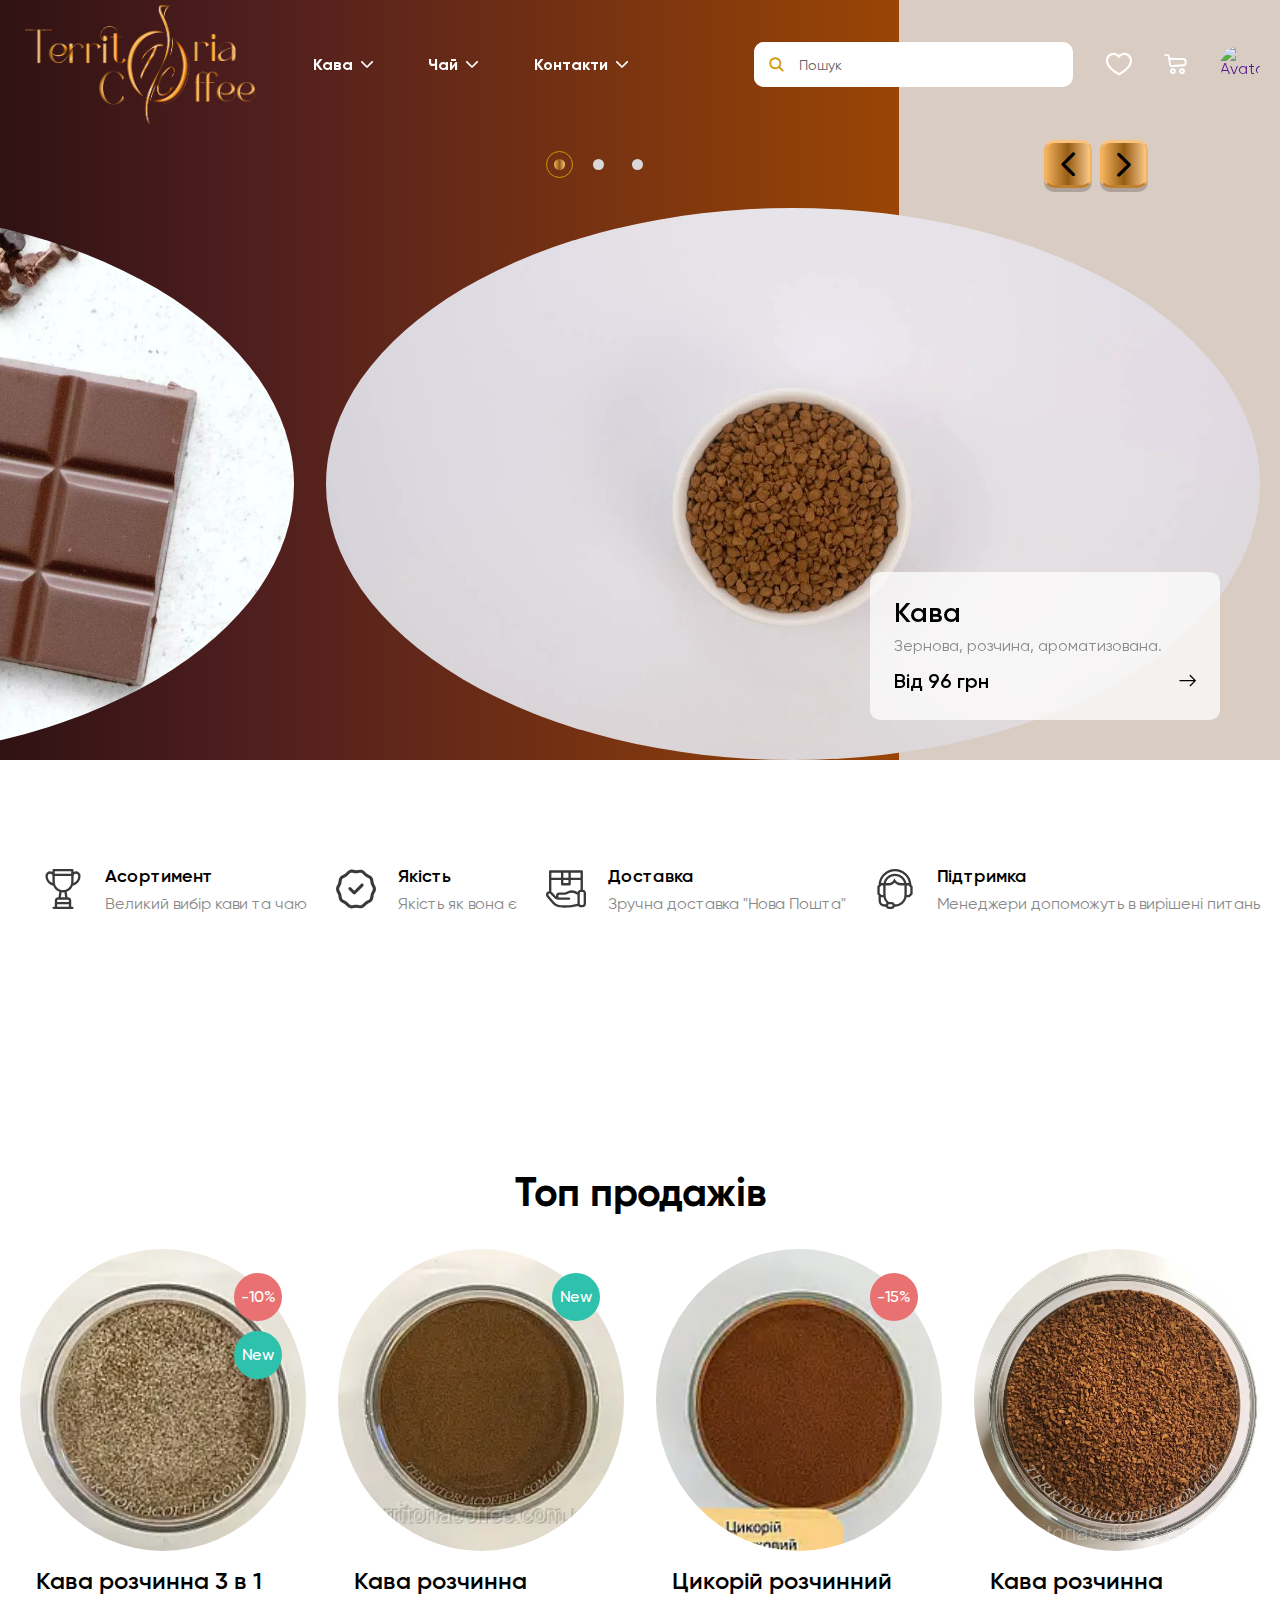
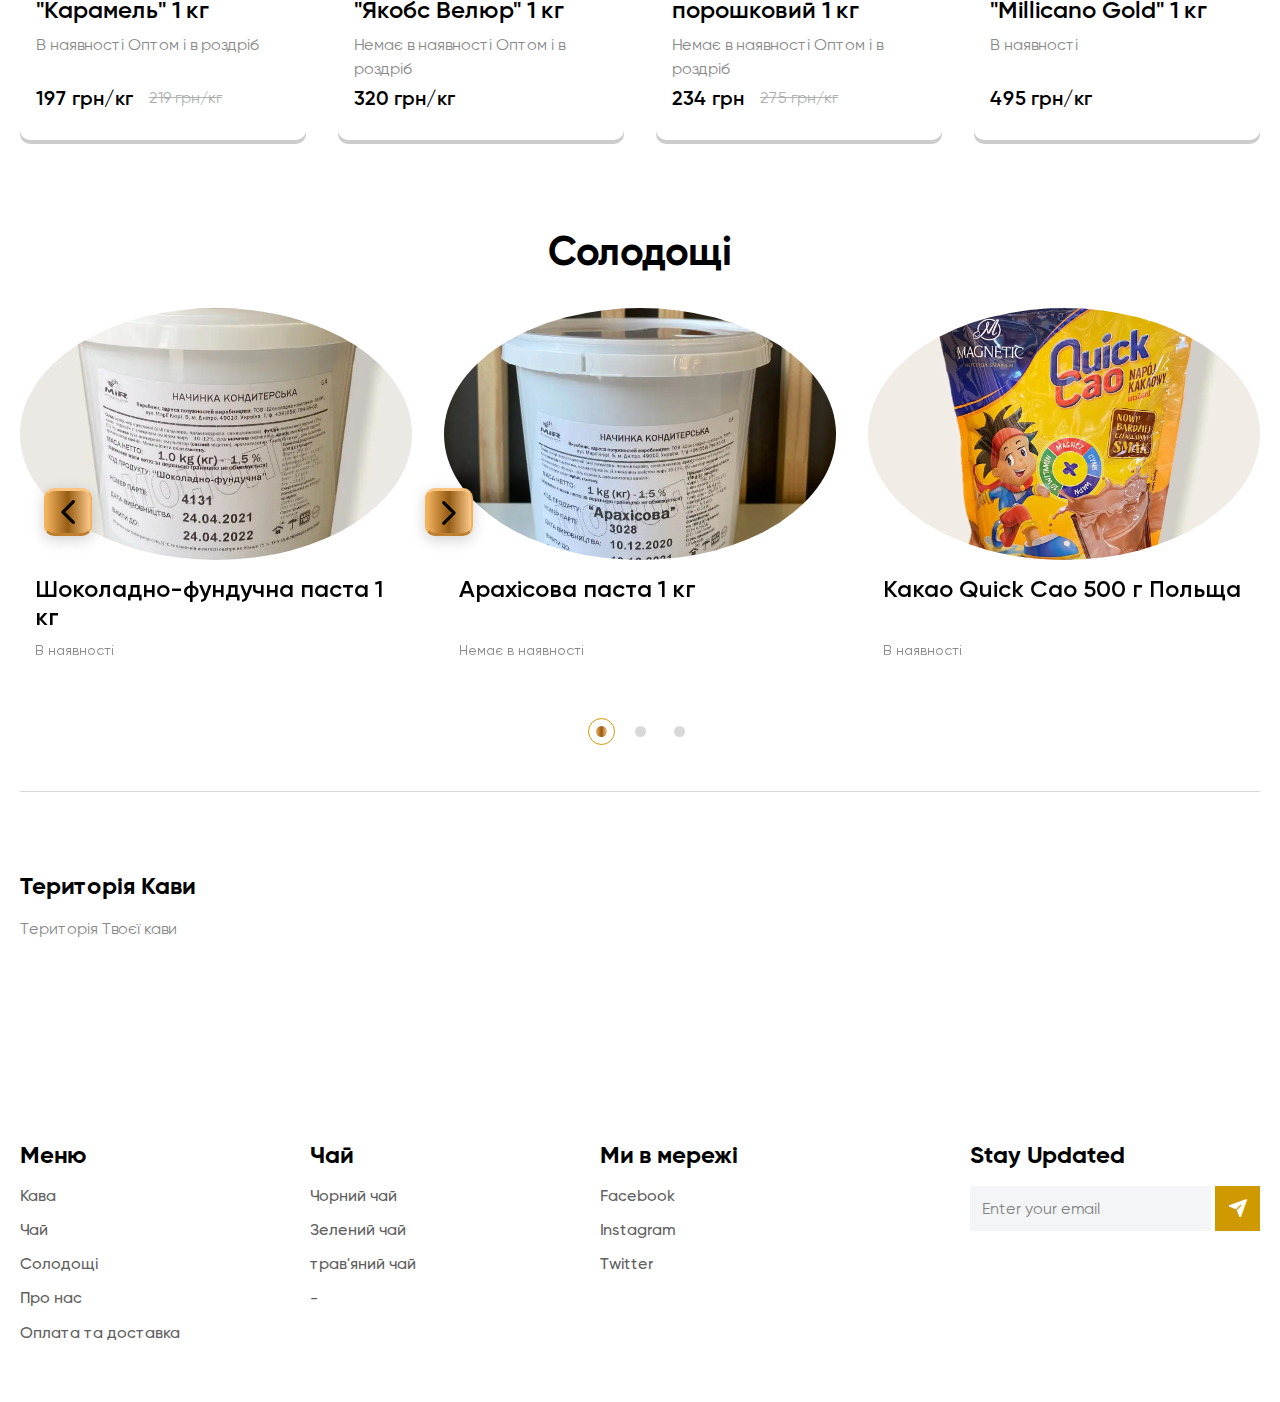
==== index.html @ 95f6af50 "add" ====
<!DOCTYPE html>
<html lang="ua">

<head>
    <title>Territoria Coffee</title>
    <meta charset="UTF-8">
    <meta name="format-detection" content="telephone=no">
    <link rel="stylesheet" href="css/style.css">
    <link rel="shortcut icon" href="favicon.ico">
    <!-- <meta name="robots" content="noindex, nofollow"> -->
    <!-- <meta name="viewport" content="width=device-width, initial-scale=1.0, maximum-scale=1.0, user-scalable=0"> -->
    <meta name="viewport" content="width=device-width, initial-scale=1.0">
</head>

<body>
    <div class="wrapper">
        <header class="header">
            <div class="header__wrapper">
                <div class="header__container _container">
                    <div class="header__body">
                        <a href="index.html" class="header__logo">
                            <img src="img/logo/Logo.webp" alt="Логотип">
                          </a>
                        <div class="header__main">                           
                            <div class="header__menu menu">
                                <nav class="menu__body">
                                    
                                    <ul data-spollers="768,max" class="menu__list">
                                        <li class="menu__item">
                                            <a href="coffee.html" class="menu__link">Кава</a>
                                            <button data-spoller type="button" class="menu__arrow _icon-arrow-down"></button>
                                            <ul class="menu__sub-list">
                                                <li class="menu__sub-item">
                                                    <a href="" class="menu__sub-link">ОПТ кави</a>
                                                </li>
                                                <li class="menu__sub-item">
                                                    <a href="coffee-beans.html" class="menu__sub-link">Зернова кава</a>
                                                </li>
                                                <li class="menu__sub-item">
                                                    <a href="coffee-ground.html" class="menu__sub-link">Кава мелена</a>
                                                </li>
                                                <li class="menu__sub-item">
                                                    <a href="coffee-beans-plus.html" class="menu__sub-link">Ароматизована зернова кава</a>
                                                </li>
                                                <li class="menu__sub-item">
                                                    <a href="coffee-instant.html" class="menu__sub-link">Кава розчинна</a>
                                                </li>
                                                <li class="menu__sub-item">
                                                    <a href="coffee-instant-plus.html" class="menu__sub-link">Ароматизована розчинна кава</a>
                                                </li>
                                            </ul>
                                        </li>
                                        <li class="menu__item">
                                            <a href="tea.html" class="menu__link">Чай</a>
                                            <button data-spoller type="button" class="menu__arrow _icon-arrow-down"></button>
                                            <ul class="menu__sub-list">
                                                <li class="menu__sub-item">
                                                    <a href="black-tea.html" class="menu__sub-link">Чай чорний</a>
                                                </li>
                                                <li class="menu__sub-item">
                                                    <a href="" class="menu__sub-link">Чай чорний з добавками</a>
                                                </li>
                                                <li class="menu__sub-item">
                                                    <a href="green-tea.html" class="menu__sub-link">Чай зелений</a>
                                                </li>
                                                <li class="menu__sub-item">
                                                    <a href="" class="menu__sub-link">Чай зелений з добавками</a>
                                                </li>
                                                <li class="menu__sub-item">
                                                    <a href="" class="menu__sub-link">Трав'яний Чай</a>
                                                </li>
                                                
                                            </ul>
                                        </li>
                                        <li class="menu__item">
                                            <a href="" class="menu__link">Контакти</a>
                                            <button data-spoller type="button" class="menu__arrow _icon-arrow-down"></button>
                                            <ul class="menu__sub-list">
                                                <li class="menu__sub-item">
                                                    <a href="tel:+62894563455" class="contacts-footer__item _icon-phone">+380(95)493-44-16</a>
                                                </li>
                                                <li class="menu__sub-item">
                                                    <a href="tel:+62894563455" class="contacts-footer__item _icon-phone">
                                                        +380(67)493-44-19</a>
                                                </li>
                                                
                                                
                                                
                                                
                                            </ul>
                                        </li>
                                    </ul>
                                        
                                </nav>
                            </div>
                        </div>
                        <div class="header__search">
                            <div class="search-form">
                                <button type="button" class="search-form__icon _icon-search"></button>
                                <form action="#" class="search-form__item">
                                    <button type="submit" class="search-form__btn _icon-search"></button>
                                    <input autocomplete="off" type="text" name="form[]" data-value="Пошук" class="search-form__input">
                                </form>
                            </div>
                        </div>
                        <div class="header__actions actions-header">
                            <a href="" class="actions-header__item actions-header__item_favorites _icon-favorite"></a>
                            <div class="actions-header__item cart-header">
                                <a href="" class="cart-header__icon _icon-cart"></a>
                                <div class="cart-header__body">
                                    <ul class="cart-header__list cart-list"></ul>
                                </div>
                            </div>
                            <a href="" class="actions-header__item actions-header__item_user _ibg">
                                <picture>
                                    <source srcset="img/avatar.webp" type="image/webp"><img src="img/avatar.jpg" alt="Avatar"></picture>
                            </a>
                        
                        <button type="button" class="icon-menu">
					<span></span>
					<span></span>
					<span></span>
				</button>
                    </div>
                </div>
            </div>
        </header>
        <main class="page">
            <section class="page__main-slider main-slider">
                <div class="main-slider__container _container">
                    <div class="main-slider__body">
                        <div class="main-slider__content content-main">
                            <h1 class="content-main__title">Територія твоєї кави</h1>
                            <div class="content-main__text">
                                Кава та чай. оптом та в роздріб
                            </div>
                            <a href="catalog.html" data-da=".main-slider__body,991.98" class="content-main__button btn">Каталог</a>
                        </div>
                        <div class="main-slider__slider slider-main">
                            <div class="slider-main__controls controls-slider-main">
                                <div class="controls-slider-main__dotts"></div>
                                <div class="controls-slider-main__arrows slider-arrows">
                                    <button type="button" class="slider-arrow slider-arrow_prev _icon-arrow-down"></button>
                                    <button type="button" class="slider-arrow slider-arrow_next _icon-arrow-down"></button>
                                </div>
                            </div>
                            <div class="slider-main__body _swiper">
                                <div class="slider-main__slide">
                                    <div class="slider-main__image _ibg">
                                        <picture>
                                            <source srcset="img/main-slider/01.webp" type="image/webp"><img src="img/main-slider/01.jpg" alt="Image"></picture>
                                    </div>
                                    <a href="" data-swiper-parallax-opacity="0" data-swiper-parallax-x="-100%" class="slider-main__content">
                                        <div class="slider-main__title">Кава</div>
                                        <div class="slider-main__text">Зернова, розчина, ароматизована.</div>
                                        <div class="slider-main__price _icon-arrow-link">Від 96 грн</div>
                                    </a>
                                </div>
                                <div class="slider-main__slide">
                                    <div class="slider-main__image _ibg">
                                        <picture>
                                            <source srcset="img/main-slider/02.webp" type="image/webp"><img src="img/main-slider/02.jpg" alt="Картинка слайда"></picture>
                                    </div>
                                    <a href="black-tea.html" data-swiper-parallax-opacity="0" data-swiper-parallax-x="-100%" class="slider-main__content">
                                        <div class="slider-main__title">Чай</div>
                                        <div class="slider-main__text">Чорний, зелений, трав'яний</div>
                                        <div class="slider-main__price _icon-arrow-link">Від 139 грн</div>
                                    </a>
                                </div>
                                <div class="slider-main__slide">
                                    <div class="slider-main__image _ibg">
                                        <picture>
                                            <source srcset="img/main-slider/03.webp" type="image/webp"><img src="img/main-slider/03.jpg" alt="Картинка слайда"></picture>
                                    </div>
                                    <a href="" data-swiper-parallax-opacity="0" data-swiper-parallax-x="-100%" class="slider-main__content">
                                        <div class="slider-main__title">Солодощі</div>
                                        <div class="slider-main__text">Горіхова паста, какао</div>
                                        <div class="slider-main__price _icon-arrow-link">від 80 грн</div>
                                    </a>
                                </div>
                            </div>
                        </div>
                    </div>
                </div>
            </section>
            <section class="page__advantages advantages">
                <div class="advantages__container _container">
                    <div class="advantages__item">
                        <div class="advantages__icon">
                            <picture>
                                <source srcset="img/advantages/01.svg" type="image/webp"><img src="img/advantages/01.svg" alt="High Quality"></picture>
                        </div>
                        <h3 class="advantages__title">Асортимент</h3>
                        <div class="advantages__text">Великий вибір кави та чаю</div>
                    </div>
                    <div class="advantages__item">
                        <div class="advantages__icon">
                            <picture>
                                <source srcset="img/advantages/02.svg" type="image/webp"><img src="img/advantages/02.svg" alt="Warrany Protection"></picture>
                        </div>
                        <h3 class="advantages__title">Якість</h3>
                        <div class="advantages__text">Якість як вона є</div>
                    </div>
                    <div class="advantages__item">
                        <div class="advantages__icon">
                            <picture>
                                <source srcset="img/advantages/03.svg" type="image/webp"><img src="img/advantages/03.svg" alt="Free Shipping"></picture>
                        </div>
                        <h3 class="advantages__title">Доставка</h3>
                        <div class="advantages__text">Зручна доставка "Нова Пошта"</div>
                    </div>
                    <div class="advantages__item">
                        <div class="advantages__icon">
                            <picture>
                                <source srcset="img/advantages/04.svg" type="image/webp"><img src="img/advantages/04.svg" alt="24 / 7 Support"></picture>
                        </div>
                        <h3 class="advantages__title">Підтримка</h3>
                        <div class="advantages__text">Менеджери допоможуть в вирішені питань</div>
                    </div>
                </div>
            </section>
            <section class="page__products products">
                <div class="products__container _container">
                    <h2 class="products__title _title">Топ продажів</h2>
                    <div class="products__items">
                        <article data-pid="1" class="products__item item-product">
                            <div class="item-product__labels">
                                <div class="item-product__label item-product__label_sale">-10%</div>
                                <div class="item-product__label item-product__label_new">New</div>
                            </div>
                            <a href="" class="item-product__image _ibg">
                                <picture>
                                    <source srcset="img/products/01.webp" type="image/webp"><img src="img/products/01.jpg" alt="Moonkin Hatchling"></picture>
                            </a>
                            <div class="item-product__body">
                                <div class="item-product__content">
                                    <h3 class="item-product__title">Кава розчинна 3 в 1 "Карамель" 1 кг</h3>
                                    <div class="item-product__text">В наявності Оптом і в роздріб</div>
                                </div>
                                <div class="item-product__prices">
                                    <div class="item-product__price">197 грн/кг</div>
                                    <div class="item-product__price item-product__price_old">219 грн/кг</div>
                                </div>
                                <div class="item-product__actions actions-product">
                                    <div class="actions-product__body">
                                        <a href="" class="actions-product__button btn btn_white">До кошика</a>
                                        <a href="" class="actions-product__link _icon-share">Поширити</a>
                                        <a href="" class="actions-product__link _icon-favorite">Вподобання</a>
                                    </div>
                                </div>
                            </div>
                        </article>
                        <article data-pid="2" class="products__item item-product">
                            <div class="item-product__labels">
                                <div class="item-product__label item-product__label_new">New</div>
                            </div>
                            <a href="" class="item-product__image _ibg">
                                <picture>
                                    <source srcset="img/products/02.webp" type="image/webp"><img src="img/products/02.jpg" alt="Кава розчинна Якобс Велюр 1 кг"></picture>
                            </a>
                            <div class="item-product__body">
                                <div class="item-product__content">
                                    <h3 class="item-product__title">Кава розчинна "Якобс Велюр" 1 кг</h3>
                                    <div class="item-product__text">Немає в наявності Оптом і в роздріб</div>
                                </div>
                                <div class="item-product__prices">
                                    <div class="item-product__price">320 грн/кг</div>
                                </div>
                                <div class="item-product__actions actions-product">
                                    <div class="actions-product__body">
                                        <a href="" class="actions-product__button btn btn_white">До кошика</a>
                                        <a href="" class="actions-product__link _icon-share">Поширити</a>
                                        <a href="" class="actions-product__link _icon-favorite">Вподобання</a>
                                    </div>
                                </div>
                            </div>
                        </article>
                        <article data-pid="3" class="products__item item-product">
                            <div class="item-product__labels">
                                <div class="item-product__label item-product__label_sale">-15%</div>
                            </div>
                            <a href="" class="item-product__image _ibg">
                                <picture>
                                    <source srcset="img/products/03.webp" type="image/webp"><img src="img/products/03.jpg" alt="Kul Tiran Druid"></picture>
                            </a>
                            <div class="item-product__body">
                                <div class="item-product__content">
                                    <h3 class="item-product__title">Цикорій розчинний порошковий 1 кг</h3>
                                    <div class="item-product__text">Немає в наявності Оптом і в роздріб</div>
                                </div>
                                <div class="item-product__prices">
                                    <div class="item-product__price">234 грн</div>
                                    <div class="item-product__price item-product__price_old">275 грн/кг</div>
                                </div>
                                <div class="item-product__actions actions-product">
                                    <div class="actions-product__body">
                                        <a href="" class="actions-product__button btn btn_white">До кошика</a>
                                        <a href="" class="actions-product__link _icon-share">Поширити</a>
                                        <a href="" class="actions-product__link _icon-favorite">Вподобання</a>
                                    </div>
                                </div>
                            </div>
                        </article>
                        <article data-pid="4" class="products__item item-product">
                            <div class="item-product__labels"></div>
                            <a href="" class="item-product__image _ibg">
                                <picture>
                                    <source srcset="img/products/04.webp" type="image/webp"><img src="img/products/04.jpg" alt="Lolito"></picture>
                            </a>
                            <div class="item-product__body">
                                <div class="item-product__content">
                                    <h3 class="item-product__title">Кава розчинна "Millicano Gold" 1 кг</h3>
                                    <div class="item-product__text">В наявності</div>
                                </div>
                                <div class="item-product__prices">
                                    <div class="item-product__price">495 грн/кг</div>
                                </div>
                                <div class="item-product__actions actions-product">
                                    <div class="actions-product__body">
                                        <a href="" class="actions-product__button btn btn_white">До кошика</a>
                                        <a href="" class="actions-product__link _icon-share">Поширити</a>
                                        <a href="" class="actions-product__link _icon-favorite">Вподобання</a>
                                    </div>
                                </div>
                            </div>
                        </article>
                    </div>
                    <!-- Button 
                    <div class="products__footer">
                        <a href="" class="products__more btn btn_white">Показати більше</a>
                    </div>
                    -->
                </div>
            </section>
            
            <section class="page__tips tips">
                <div class="tips__container _container">
                    <h2 class="tips__title _title">Солодощі</h2>
                    <div class="tips__slider slider-tips">
                        <div class="slider-tips__body _swiper">
                            <div class="slider-tips__slide">
                                <a href="" class="slider-tips__image _ibg">
                                    <picture>
                                        <source srcset="img/tips/01.webp" type="image/webp"><img src="img/tips/01.jpg" alt="Шоколадно-фундучна паста 1 кг"></picture>
                                </a>
                                <div class="slider-tips__content">
                                    <a href="" class="slider-tips__title">Шоколадно-фундучна паста 1 кг</a>
                                    <div class="slider-tips__text">В наявності</div>
                                </div>
                            </div>
                            <div class="slider-tips__slide">
                                <a href="" class="slider-tips__image _ibg">
                                    <picture>
                                        <source srcset="img/tips/02.webp" type="image/webp"><img src="img/tips/02.jpg" alt="postcard care"></picture>
                                </a>
                                <div class="slider-tips__content">
                                    <a href="" class="slider-tips__title">Арахісова паста 1 кг</a>
                                    <div class="slider-tips__text">Немає в наявності</div>
                                </div>
                            </div>
                            <div class="slider-tips__slide">
                                <a href="" class="slider-tips__image _ibg">
                                    <picture>
                                        <source srcset="img/tips/03.webp" type="image/webp"><img src="img/tips/03.jpg" alt="sculpture care"></picture>
                                </a>
                                <div class="slider-tips__content">
                                    <a href="" class="slider-tips__title">Какао Quick Cao 500 г Польща</a>
                                    <div class="slider-tips__text">В наявності</div>
                                </div>
                            </div>
                        </div>
                        <div class="slider-tips__dotts"></div>
                        <div class="slider-tips__arrows slider-arrows">
                            <button type="button" class="slider-arrow slider-arrow_white slider-arrow_prev _icon-arrow-down"></button>
                            <button type="button" class="slider-arrow slider-arrow_white slider-arrow_next _icon-arrow-down"></button>
                        </div>
                    </div>
                </div>
            </section>
            
        </main>
        <footer class="footer">
            <div class="footer__container _container">
                <div class="footer__body">
                    <div class="footer__main">
                        <a href="" class="footer__logo _footer-title">Територія Кави</a>
                        <div class="footer__text">Територія Твоєї кави</div>
                        <div class="footer__contacts contacts-footer">
                            <a href="https://goo.gl/maps/nc1YKYQ8QbA2v2zD7" class="contacts-footer__item _icon-location">Україна, Дніпро, Космодромна 4 </a>
                            <a href="tel:+380 (95) 493-44-16" class="contacts-footer__item _icon-phone">+380 (95) 493-44-16</a>
                            <a href="+380 (67) 493-44-19" class="contacts-footer__item _icon-phone">
                                +380 (67) 493-44-19</a>
                            <a href="https://www.panterius.com" target="_blank" class="contacts-footer__item">www.territoriacoffee.com.ua</a>
                        </div>
                    </div>
                    <div data-spollers="768,max" class="footer__menu menu-footer">
                        <div class="menu-footer__column">
                            <button type="button" data-spoller class="menu-footer__title _footer-title">Меню</button>
                            <ul class="menu-footer__list">
                                <li><a href="" class="menu-footer__link">Кава</a></li>
                                <li><a href="" class="menu-footer__link">Чай</a></li>
                                <li><a href="" class="menu-footer__link">Солодощі</a></li>
                                <li><a href="" class="menu-footer__link">Про нас</a></li>
                                <li><a href="" class="menu-footer__link">Оплата та доставка</a></li>
                            </ul>
                        </div>
                        <div class="menu-footer__column">
                            <button type="button" data-spoller class="menu-footer__title _footer-title">Чай</button>
                            <ul class="menu-footer__list">
                                <li><a href="black-tea.html" class="menu-footer__link">Чорний чай</a></li>
                                <li><a href="green-tea.html" class="menu-footer__link">Зелений чай</a></li>
                                <li><a href="" class="menu-footer__link">трав'яний чай</a></li>
                                <li><a href="" class="menu-footer__link">-</a></li>
                            </ul>
                        </div>
                        <div class="menu-footer__column">
                            <button type="button" data-spoller class="menu-footer__title _footer-title">Ми в мережі</button>
                            <ul class="menu-footer__list">
                                <li><a href="" class="menu-footer__link">Facebook</a></li>
                                <li><a href="" class="menu-footer__link">Instagram</a></li>
                                <li><a href="" class="menu-footer__link">Twitter</a></li>
                            </ul>
                        </div>
                    </div>
                    <div class="footer__subscribe subscribe">
                        <div class="subscribe__title _footer-title">Stay Updated</div>
                        <form data-message="subscribe" data-test action="#" class="subscribe__form">
                            <input autocomplete="off" type="text" name="form[]" data-error="Ошибка" data-value="Enter your email" class="subscribe__input _req _email">
                            <button type="submit" class="subscribe__button _icon-send"></button>
                        </form>
                    </div>
                </div>
            </div>
        </footer>
    </div>
    <div class="popup popup_popup">
        <div class="popup__content">
            <div class="popup__body">
                <div class="popup__close"></div>
            </div>
        </div>
    </div>
    <div class="popup popup_subscribe-message">
        <div class="popup__content">
            <div class="popup__body">
                <div class="popup__close"></div>
            </div>
        </div>
    </div>
    <div class="popup popup_video">
        <div class="popup__content">
            <div class="popup__body">
                <div class="popup__close popup__close_video"></div>
                <div class="popup__video _video"></div>
            </div>
        </div>
    </div>
    <!-- Swiper -->
    <!-- <script src="https://unpkg.com/swiper/swiper-bundle.min.js"></script> -->
    <script src="js/vendors.min.js"></script>
    <script src="js/app.min.js"></script>
</body>

</html>
---- css/style.css ----
@charset "UTF-8";

@font-face {
  font-family: "Gilroy";
  font-display: swap;
  src: url("../fonts/Gilroy-Medium.woff") format("woff"), url("../fonts/Gilroy-Medium.woff2") format("woff2");
  font-weight: 500;
  font-style: normal;
}

@font-face {
  font-family: "Gilroy";
  font-display: swap;
  src: url("../fonts/Gilroy-Bold.woff") format("woff"), url("../fonts/Gilroy-Bold.woff2") format("woff2");
  font-weight: 700;
  font-style: normal;
}

@font-face {
  font-family: "Gilroy";
  font-display: swap;
  src: url("../fonts/Gilroy-Regular.woff") format("woff"), url("../fonts/Gilroy-Regular.woff2") format("woff2");
  font-weight: 400;
  font-style: normal;
}

@font-face {
  font-family: "Gilroy";
  font-display: swap;
  src: url("../fonts/Gilroy-SemiBold.woff") format("woff"), url("../fonts/Gilroy-SemiBold.woff2") format("woff2");
  font-weight: 600;
  font-style: normal;
}

@font-face {
  font-family: "icons";
  font-display: swap;
  src: url("../fonts/icons.woff") format("woff"), url("../fonts/icons.woff2") format("woff2");
  font-weight: 400;
  font-style: normal;
}

@font-face {
  font-family: "icons";
  font-display: swap;
  src: url("../fonts/icons.woff") format("woff"), url("../fonts/icons.woff2#icons") format("woff2");
  font-weight: normal;
  font-style: normal;
  font-display: block;
}

._init .menu-footer__title::before,
[class^=_icon-]:before,
[class*=" _icon-"]:before {
  font-family: "icons";
  font-style: normal;
  font-weight: normal;
  font-variant: normal;
  text-transform: none;
  line-height: 1;
  -webkit-font-smoothing: antialiased;
  -moz-osx-font-smoothing: grayscale;
}

[class^=_icon-]:before,
[class*=" _icon-"]:before {
  display: block;
}

._icon-arrow-down:before,
._init .menu-footer__title:before {
  content: "\e900";
}

._icon-arrow-link:before {
  content: "\e901";
}

._icon-cart:before {
  content: "\e902";
}

._icon-favorite:before {
  content: "\e903";
}

._icon-location:before {
  content: "\e904";
}

._icon-phone:before {
  content: "\e905";
}

._icon-search:before {
  content: "\e906";
}

._icon-send:before {
  content: "\e907";
}

._icon-share:before {
  content: "\e908";
}

* {
  padding: 0px;
  margin: 0px;
  border: 0px;
}

*,
*:before,
*:after {
  -webkit-box-sizing: border-box;
  box-sizing: border-box;
}

aside,
nav,
footer,
header,
section {
  display: block;
}

html {
  font-size: 16px;
}

html,
body {
  height: 100%;
  min-width: 320px;
}

body {
  line-height: 1;
  font-family: "Gilroy";
  -ms-text-size-adjust: 100%;
  -moz-text-size-adjust: 100%;
  -webkit-text-size-adjust: 100%;
}

input,
button,
textarea {
  font-family: "Gilroy";
  font-size: inherit;
}

input::-ms-clear {
  display: none;
}

button {
  cursor: pointer;
  background-color: inherit;
}

button::-moz-focus-inner {
  padding: 0;
  border: 0;
}

a,
a:visited {
  text-decoration: none;
}

a:hover {
  text-decoration: none;
}

ul li {
  list-style: none;
}

img {
  vertical-align: top;
}

h1,
h2,
h3,
h4,
h5,
h6 {
  font-weight: inherit;
  font-size: inherit;
}

body {
  color: #000000;
}

body._lock {
  overflow: hidden;
}

.wrapper {
  width: 100%;
  min-height: 100%;
  overflow: hidden;
  display: -webkit-box;
  display: -ms-flexbox;
  display: flex;
  -webkit-box-orient: vertical;
  -webkit-box-direction: normal;
      -ms-flex-direction: column;
          flex-direction: column;
}

._container {
  max-width: 1270px;
  padding: 0px 15px;
  margin: 0 auto;
}

.btn {
  display: -webkit-inline-box;
  display: -ms-inline-flexbox;
  display: inline-flex;
  -webkit-box-pack: center;
      -ms-flex-pack: center;
          justify-content: center;
  -webkit-box-align: center;
      -ms-flex-align: center;
          align-items: center;
  padding: 0px 15px;
  text-align: center;
  -webkit-transition: all 0.3s ease 0s;
  -o-transition: all 0.3s ease 0s;
  transition: all 0.3s ease 0s;
  min-height: 48px;
}

.btn_white {
  color: #cf9a01;
  background-color: #fff;
}

.select {
  position: relative;
}

.select__item {
  position: relative;
}

.select__title {
  color: #000;
  border: 1px solid #d9d9d9;
  background-color: #fff;
  cursor: pointer;
  border-radius: 4px;
}

.select__value {
  display: -webkit-box;
  display: -ms-flexbox;
  display: flex;
  font-size: 14px;
  height: 30px;
  padding: 0px 15px;
  -webkit-box-align: center;
      -ms-flex-align: center;
          align-items: center;
  -webkit-box-pack: justify;
      -ms-flex-pack: justify;
          justify-content: space-between;
  -webkit-box-orient: horizontal;
  -webkit-box-direction: reverse;
      -ms-flex-direction: row-reverse;
          flex-direction: row-reverse;
}

.select__value span {
  height: 1em;
  overflow: hidden;
  display: -webkit-box;
  -webkit-line-clamp: 1;
  -webkit-box-orient: vertical;
}

.select__value:before {
  content: "";
  display: inline-block;
  -webkit-transition: all 0.3s ease 0s;
  -o-transition: all 0.3s ease 0s;
  transition: all 0.3s ease 0s;
  width: 11px;
  height: 7px;
  background: url("../img/icons/select.svg") center/100% no-repeat;
}

.select__input {
  width: 100%;
  background-color: transparent;
  height: 100%;
}

.select__options {
  color: #000;
  position: absolute;
  top: 29px;
  border-radius: 0 0 4px 4px;
  min-width: 100%;
  left: 0;
  background-color: #fff;
  border-top: 0;
  border: 1px solid #d9d9d9;
  border-top: 0;
  font-size: 14px;
  padding: 10px 0px 5px 0px;
}

.select__option {
  cursor: pointer;
  padding: 5px 15px;
  margin: 0px 0px 0px 0px;
}

.select._active {
  z-index: 5;
}

.select._active .select__value:before {
  -webkit-transform: rotate(-180deg);
      -ms-transform: rotate(-180deg);
          transform: rotate(-180deg);
}

.select._active .select__options {
  display: block;
}

input[type=text],
input[type=email],
input[type=tel],
textarea {
  -webkit-appearance: none;
  -moz-appearance: none;
  appearance: none;
}

input[type=text]:focus,
input[type=email]:focus,
input[type=tel]:focus,
textarea:focus {
  outline: none;
}

.input {
  border-radius: 0 !important;
  width: 100%;
  display: block;
  padding: 0px 20px;
}

textarea.input {
  resize: none;
  padding: 0px 0px;
}

.checkbox {
  position: relative;
}

.checkbox__input {
  position: absolute;
  width: 0;
  height: 0;
  opacity: 0;
  visibility: hidden;
}

.checkbox__input:checked + .checkbox__text:before {
  background: #fff url("../img/icons/check.svg") center no-repeat;
}

.checkbox__text {
  display: -webkit-inline-box;
  display: -ms-inline-flexbox;
  display: inline-flex;
  -webkit-box-align: center;
      -ms-flex-align: center;
          align-items: center;
  position: relative;
  font-size: 16px;
  color: #ffffff;
  letter-spacing: -0.3px;
  line-height: calc(20 / 16);
  cursor: pointer;
}

.checkbox__text:before {
  content: "";
  -ms-flex-item-align: start;
      align-self: flex-start;
  margin: 0px 14px 0px 0px;
  -webkit-box-flex: 0;
      -ms-flex: 0 0 20px;
          flex: 0 0 20px;
  left: 0;
  top: 0;
  width: 20px;
  height: 18px;
  background: #fff;
  border: 1px solid #a7a9ac;
}

.checkbox a {
  color: #fff;
  text-decoration: underline;
}

.checkbox._error .checkbox__text:before {
  border: 1px solid #ee1212;
}

.options {
  display: -webkit-box;
  display: -ms-flexbox;
  display: flex;
  -webkit-box-orient: vertical;
  -webkit-box-direction: normal;
      -ms-flex-direction: column;
          flex-direction: column;
  -webkit-box-align: start;
      -ms-flex-align: start;
          align-items: flex-start;
}

.options__item {
  position: relative;
  cursor: pointer;
}

.options__input {
  position: absolute;
  width: 0;
  height: 0;
  opacity: 0;
  left: 0;
  top: 0;
  visibility: hidden;
}

.options__input:checked + .options__text:after {
  -webkit-transform: scale(1);
      -ms-transform: scale(1);
          transform: scale(1);
}

.options__text {
  display: -webkit-inline-box;
  display: -ms-inline-flexbox;
  display: inline-flex;
  -webkit-box-align: center;
      -ms-flex-align: center;
          align-items: center;
  position: relative;
  font-size: 16px;
  color: #ffffff;
  letter-spacing: -0.3px;
  line-height: calc(20 / 16);
}

.options__text:before {
  content: "";
  -ms-flex-item-align: start;
      align-self: flex-start;
  margin: 0px 14px 0px 0px;
  -webkit-box-flex: 0;
      -ms-flex: 0 0 20px;
          flex: 0 0 20px;
  left: 0;
  top: 0;
  border-radius: 50%;
  width: 20px;
  height: 18px;
  background: #fff;
  border: 1px solid #a7a9ac;
}

.options__text:after {
  content: "";
  -webkit-transition: all 0.3s ease 0s;
  -o-transition: all 0.3s ease 0s;
  transition: all 0.3s ease 0s;
  -webkit-transform: scale(0);
      -ms-transform: scale(0);
          transform: scale(0);
  width: 10px;
  height: 10px;
  border-radius: 50%;
  background-color: #77243a;
  position: absolute;
  left: 5px;
  top: 4px;
}

.rating {
  display: -webkit-box;
  display: -ms-flexbox;
  display: flex;
  -webkit-box-align: end;
      -ms-flex-align: end;
          align-items: flex-end;
  font-size: 40px;
  line-height: 0.75;
  -webkit-transition: opacity 0.3s ease 0s;
  -o-transition: opacity 0.3s ease 0s;
  transition: opacity 0.3s ease 0s;
}

.rating.rating_sending {
  opacity: 0.2;
}

.rating.rating_set .rating__active,
.rating.rating_set .rating__item {
  cursor: pointer;
}

.rating__body {
  position: relative;
}

.rating__body::before {
  content: "★★★★★";
  display: block;
}

.rating__active {
  position: absolute;
  width: 0%;
  height: 100%;
  top: 0;
  left: 0;
  overflow: hidden;
}

.rating__active::before {
  content: "★★★★★";
  position: absolute;
  width: 100%;
  height: 100%;
  top: 0;
  left: 0;
  color: #ffd300;
}

.rating__items {
  display: -webkit-box;
  display: -ms-flexbox;
  display: flex;
  position: absolute;
  width: 100%;
  height: 100%;
  top: 0;
  left: 0;
}

.rating__item {
  -webkit-box-flex: 0;
      -ms-flex: 0 0 20%;
          flex: 0 0 20%;
  height: 100%;
  opacity: 0;
}

.rating__value {
  font-size: 50%;
  line-height: 1;
  padding: 0px 0px 0px 10px;
}

.quantity {
  width: 88px;
  height: 40px;
  display: -webkit-box;
  display: -ms-flexbox;
  display: flex;
  border: 1px solid rgba(166, 166, 166, 0.45);
}

.quantity__button {
  -webkit-box-flex: 0;
      -ms-flex: 0 0 30px;
          flex: 0 0 30px;
  position: relative;
  cursor: pointer;
}

.quantity__button::before,
.quantity__button::after {
  content: "";
  position: absolute;
  top: 50%;
  left: 50%;
  -webkit-transition: all 0.3s ease 0s;
  -o-transition: all 0.3s ease 0s;
  transition: all 0.3s ease 0s;
  margin: 0px 0px 0px -4.5px;
  background-color: #a6a6a6;
  width: 9px;
  height: 1px;
}

.quantity__button_plus::before {
  -webkit-transform: rotate(-90deg);
      -ms-transform: rotate(-90deg);
          transform: rotate(-90deg);
}

.quantity__input {
  -webkit-box-flex: 1;
      -ms-flex: 1 1 auto;
          flex: 1 1 auto;
}

.quantity__input input {
  height: 100%;
  color: #a6a6a6;
  font-size: 12px;
  width: 100%;
  text-align: center;
}

._title {
  font-size: 40px;
  font-weight: 700;
  line-height: 120%;
  text-align: center;
}

._flyImage._ibg {
  opacity: 1;
  position: fixed;
  z-index: 100;
  -webkit-transition: all 1s ease 0s;
  -o-transition: all 1s ease 0s;
  transition: all 1s ease 0s;
}

._footer-title {
  font-size: 24px;
  line-height: 120.8333333333%;
  color: #000;
  font-weight: 700;
}

.slider-arrows {
  display: -ms-grid;
  display: grid;
  -ms-grid-columns: 48px 48px;
  grid-template-columns: repeat(4, 48px);
  -webkit-column-gap: 8px;
     -moz-column-gap: 8px;
          column-gap: 8px;
}

.slider-arrow {
  pointer-events: auto;
  border-radius: 10px;
  height: 48px;
  background-image: linear-gradient(to right, #f3b25d, #955c14, #fcc98a);
  font-size: 16px;
  cursor: pointer;
  transition: all 0.3s ease 0s;
  border-width: 3px 2px 3px 2px;
  border-style: solid;
  border-color: #fac480 #f3b35e #be7f2e #f3b35e;
  box-shadow: 0px 4px 0px 0px rgba(0, 0, 0, 0.2);
  transform: scale(1);
  transition: transform 0.3s;
}

.slider-arrow:hover {
  transform: scale(1.2); /* Масштабування кнопки при наведенні курсору */
}

.slider-arrow_prev::before {
  -webkit-transform: rotate(90deg);
      -ms-transform: rotate(90deg);
          transform: rotate(90deg);
}

.slider-arrow_next::before {
  -webkit-transform: rotate(-90deg);
      -ms-transform: rotate(-90deg);
          transform: rotate(-90deg);
}

.slider-arrow_white {
  -webkit-box-shadow: 0px 4px 14px 1px rgba(0, 0, 0, 0.16);
          box-shadow: 0px 4px 14px 1px rgba(0, 0, 0, 0.16);
  background-color: #fff;
}

.swiper-pagination-bullets {
  display: -webkit-box;
  display: -ms-flexbox;
  display: flex;
  -ms-flex-wrap: wrap;
      flex-wrap: wrap;
}

.swiper-pagination-bullet {
  cursor: pointer;
  -webkit-box-flex: 0;
      -ms-flex: 0 0 27px;
          flex: 0 0 27px;
  height: 27px;
  position: relative;
  display: -webkit-box;
  display: -ms-flexbox;
  display: flex;
  -webkit-box-pack: center;
      -ms-flex-pack: center;
          justify-content: center;
  -webkit-box-align: center;
      -ms-flex-align: center;
          align-items: center;
  margin: 2px 0px;
}

.swiper-pagination-bullet:not(:last-child) {
  margin-right: 12px;
}

.swiper-pagination-bullet::after {
  content: "";
  width: 11px;
  height: 11px;
  background-color: #d8d8d8;
  border-radius: 50%;
  -webkit-transition: background-color 0.3s ease 0s;
  -o-transition: background-color 0.3s ease 0s;
  transition: background-color 0.3s ease 0s;
}

.swiper-pagination-bullet::before {
  content: "";
  position: absolute;
  top: 0;
  left: 0;
  width: 100%;
  height: 100%;
  border-radius: 50%;
  border: 1px solid #cf9a01;
  -webkit-transition: -webkit-transform 0.3s ease 0s;
  transition: -webkit-transform 0.3s ease 0s;
  -o-transition: transform 0.3s ease 0s;
  transition: transform 0.3s ease 0s;
  transition: transform 0.3s ease 0s, -webkit-transform 0.3s ease 0s;
  -webkit-transform: scale(0);
      -ms-transform: scale(0);
          transform: scale(0);
}

.swiper-pagination-bullet-active::after {
  background-image: linear-gradient(to right, #f3b25d, #955c14, #fcc98a);;
}

.swiper-pagination-bullet-active::before {
  -webkit-transform: scale(1);
      -ms-transform: scale(1);
          transform: scale(1);
}

ol.counter {
  list-style-type: none;
  counter-reset: item;
}

ol.counter li {
  position: relative;
  padding: 0px 0px 0px 45px;
}

ol.counter li:before {
  counter-increment: item;
  content: counter(item);
  position: absolute;
  left: 0;
  top: 0;
  color: #818181;
  font-size: 14px;
  font-weight: 700;
  text-align: center;
  line-height: 26px;
  border-radius: 50%;
  width: 28px;
  height: 28px;
  border: 1px solid #4274bb;
}

.ellipsis {
  display: block;
  overflow: hidden;
  width: 100%;
  white-space: nowrap;
  -o-text-overflow: ellipsis;
     text-overflow: ellipsis;
}

.es {
  overflow: hidden;
  white-space: nowrap;
  -o-text-overflow: ellipsis;
     text-overflow: ellipsis;
}

.table {
  display: table;
  font-size: 0;
  width: 100%;
}

.trow {
  display: table-row;
}

.cell {
  display: table-cell;
}

.cell.full {
  width: 100%;
}

._ibg {
  position: relative;
}

._ibg img {
  position: absolute;
  width: 100%;
  height: 100%;
  top: 0;
  left: 0;
  -o-object-fit: cover;
     object-fit: cover;
    border-radius: 50%;
}

body.ie ._ibg {
  background-position: center;
  background-size: cover;
  background-repeat: no-repeat;
}

body.ie ._ibg img {
  width: 0;
  height: 0;
  opacity: 0;
  visibility: hidden;
}

._video {
  position: relative;
  overflow: hidden;
  height: 0;
  padding-bottom: 56.25%;
}

._video video,
._video iframe,
._video object,
._video embed {
  position: absolute;
  top: 0;
  left: 0;
  width: 100%;
  height: 100%;
}

.videobg video,
.videobg iframe,
.videobg object,
.videobg embed {
  position: fixed;
  top: 50%;
  left: 50%;
  min-width: 100%;
  min-height: 100%;
  width: auto;
  height: auto;
  z-index: -100;
  -webkit-transform: translateX(-50%) translateY(-50%);
      -ms-transform: translateX(-50%) translateY(-50%);
          transform: translateX(-50%) translateY(-50%);
  background-size: cover;
}

._more-content {
  -webkit-transition: all 0.3s ease 0s;
  -o-transition: all 0.3s ease 0s;
  transition: all 0.3s ease 0s;
  overflow: hidden;
}

._more-link {
  cursor: pointer;
}

._more-link span {
  font-style: normal;
}

._more-link span:first-child {
  display: block;
}

._more-link span:last-child {
  display: none;
}

._more-link._active span {
  font-style: normal;
}

._more-link._active span:first-child {
  display: none;
}

._more-link._active span:last-child {
  display: block;
}

#map {
  background: url("../img/icons/loading.gif") center/50px no-repeat;
}

._swiper {
  overflow: hidden;
}

._swiper .swiper-wrapper {
  width: 100%;
  height: 100%;
  -webkit-box-sizing: content-box;
          box-sizing: content-box;
  display: -webkit-box;
  display: -ms-flexbox;
  display: flex;
  position: relative;
}

._swiper.swiper-container-vertical .swiper-wrapper {
  -webkit-box-orient: vertical;
  -webkit-box-direction: normal;
      -ms-flex-direction: column;
          flex-direction: column;
}

._swiper.swiper-container-autoheight .swiper-wrapper {
  -webkit-box-align: start;
      -ms-flex-align: start;
          align-items: flex-start;
}

.swiper-container-initialized .swiper-slide {
  -ms-flex-negative: 0;
      flex-shrink: 0;
}

.swiper-container-android .swiper-slide,
.swiper-container-android .swiper-wrapper {
  -webkit-transform: translate3d(0px, 0, 0);
          transform: translate3d(0px, 0, 0);
}

.swiper-button-lock {
  display: none !important;
}

._tabs-block {
  display: none;
}

._tabs-block._active {
  display: block;
}

.mirror {
  -webkit-transform: scale(-1, 1);
      -ms-transform: scale(-1, 1);
          transform: scale(-1, 1);
}

.nicescroll-rails {
  z-index: 1000 !important;
}

._custom-scroll {
  position: fixed;
  right: 0;
  top: 0;
  width: 3px;
  height: 100%;
  z-index: 1000;
}

._custom-scroll__line {
  background-color: rgba(0, 0, 0, 0.5);
  border-radius: 3px 0 0 3px;
  position: relative;
  left: 0;
  top: 0;
  width: 100%;
}

.lg-actions .lg-next,
.lg-actions .lg-prev {
  background-color: rgba(0, 0, 0, 0.45);
  border-radius: 2px;
  color: #999;
  cursor: pointer;
  display: block;
  margin-top: -10px;
  position: absolute;
  display: block;
  width: 20px;
  height: 36px;
  top: 50%;
  -webkit-transform: translate(0px, -50%);
      -ms-transform: translate(0px, -50%);
          transform: translate(0px, -50%);
  z-index: 1080;
}

.lg-actions .lg-next.disabled,
.lg-actions .lg-prev.disabled {
  pointer-events: none;
  opacity: 0.5;
}

.lg-actions .lg-next:hover,
.lg-actions .lg-prev:hover {
  color: #fff;
}

.lg-actions .lg-next {
  right: 20px;
  background: url("../img/icons/p-right.svg") 0 0/100% no-repeat;
}

.lg-actions .lg-prev {
  left: 20px;
  background: url("../img/icons/p-left.svg") 0 0/100% no-repeat;
}

@-webkit-keyframes lg-right-end {
  0% {
    left: 0;
  }

  50% {
    left: -30px;
  }

  100% {
    left: 0;
  }
}

@keyframes lg-right-end {
  0% {
    left: 0;
  }

  50% {
    left: -30px;
  }

  100% {
    left: 0;
  }
}

@-webkit-keyframes lg-left-end {
  0% {
    left: 0;
  }

  50% {
    left: 30px;
  }

  100% {
    left: 0;
  }
}

@keyframes lg-left-end {
  0% {
    left: 0;
  }

  50% {
    left: 30px;
  }

  100% {
    left: 0;
  }
}

.lg-outer.lg-right-end .lg-object {
  -webkit-animation: lg-right-end 0.3s;
  animation: lg-right-end 0.3s;
  position: relative;
}

.lg-outer.lg-left-end .lg-object {
  -webkit-animation: lg-left-end 0.3s;
  animation: lg-left-end 0.3s;
  position: relative;
}

.lg-toolbar {
  z-index: 1082;
  left: 0;
  position: absolute;
  top: 0;
  width: 100%;
  background-color: rgba(0, 0, 0, 0.45);
}

.lg-toolbar .lg-icon {
  color: #999;
  cursor: pointer;
  float: right;
  font-size: 24px;
  height: 47px;
  line-height: 27px;
  padding: 10px 0;
  text-align: center;
  width: 50px;
  text-decoration: none !important;
  outline: medium none;
  -webkit-transition: color 0.2s linear;
  -o-transition: color 0.2s linear;
  transition: color 0.2s linear;
}

.lg-toolbar .lg-icon:hover {
  color: #fff;
}

.lg-toolbar .lg-close {
  background: url("../img/icons/close.svg") center no-repeat;
}

.lg-toolbar .lg-download {
  display: none;
}

.lg-sub-html {
  background-color: rgba(0, 0, 0, 0.45);
  bottom: 0;
  color: #eee;
  font-size: 16px;
  left: 0;
  padding: 10px 40px;
  position: fixed;
  right: 0;
  text-align: center;
  z-index: 1080;
}

.lg-sub-html h4 {
  margin: 0;
  font-size: 13px;
  font-weight: bold;
}

.lg-sub-html p {
  font-size: 12px;
  margin: 5px 0 0;
}

#lg-counter {
  color: #999;
  display: inline-block;
  font-size: 16px;
  padding-left: 20px;
  padding-top: 12px;
  vertical-align: middle;
}

.lg-toolbar,
.lg-prev,
.lg-next {
  opacity: 1;
  -webkit-transition: -webkit-transform 0.35s cubic-bezier(0, 0, 0.25, 1) 0s, opacity 0.35s cubic-bezier(0, 0, 0.25, 1) 0s, color 0.2s linear;
  -o-transition: -o-transform 0.35s cubic-bezier(0, 0, 0.25, 1) 0s, opacity 0.35s cubic-bezier(0, 0, 0.25, 1) 0s, color 0.2s linear;
  -webkit-transition: opacity 0.35s cubic-bezier(0, 0, 0.25, 1) 0s, color 0.2s linear, -webkit-transform 0.35s cubic-bezier(0, 0, 0.25, 1) 0s;
  transition: opacity 0.35s cubic-bezier(0, 0, 0.25, 1) 0s, color 0.2s linear, -webkit-transform 0.35s cubic-bezier(0, 0, 0.25, 1) 0s;
  -o-transition: transform 0.35s cubic-bezier(0, 0, 0.25, 1) 0s, opacity 0.35s cubic-bezier(0, 0, 0.25, 1) 0s, color 0.2s linear;
  transition: transform 0.35s cubic-bezier(0, 0, 0.25, 1) 0s, opacity 0.35s cubic-bezier(0, 0, 0.25, 1) 0s, color 0.2s linear;
  transition: transform 0.35s cubic-bezier(0, 0, 0.25, 1) 0s, opacity 0.35s cubic-bezier(0, 0, 0.25, 1) 0s, color 0.2s linear, -webkit-transform 0.35s cubic-bezier(0, 0, 0.25, 1) 0s;
}

.lg-hide-items .lg-prev {
  opacity: 0;
  -webkit-transform: translate3d(-10px, 0, 0);
  transform: translate3d(-10px, 0, 0);
}

.lg-hide-items .lg-next {
  opacity: 0;
  -webkit-transform: translate3d(10px, 0, 0);
  transform: translate3d(10px, 0, 0);
}

.lg-hide-items .lg-toolbar {
  opacity: 0;
  -webkit-transform: translate3d(0, -10px, 0);
  transform: translate3d(0, -10px, 0);
}

body:not(.lg-from-hash) .lg-outer.lg-start-zoom .lg-object {
  -webkit-transform: scale3d(0.5, 0.5, 0.5);
  transform: scale3d(0.5, 0.5, 0.5);
  opacity: 0;
  -webkit-transition: -webkit-transform 250ms cubic-bezier(0, 0, 0.25, 1) 0s, opacity 250ms cubic-bezier(0, 0, 0.25, 1) !important;
  -o-transition: -o-transform 250ms cubic-bezier(0, 0, 0.25, 1) 0s, opacity 250ms cubic-bezier(0, 0, 0.25, 1) !important;
  -webkit-transition: opacity 250ms cubic-bezier(0, 0, 0.25, 1), -webkit-transform 250ms cubic-bezier(0, 0, 0.25, 1) 0s !important;
  transition: opacity 250ms cubic-bezier(0, 0, 0.25, 1), -webkit-transform 250ms cubic-bezier(0, 0, 0.25, 1) 0s !important;
  -o-transition: transform 250ms cubic-bezier(0, 0, 0.25, 1) 0s, opacity 250ms cubic-bezier(0, 0, 0.25, 1) !important;
  transition: transform 250ms cubic-bezier(0, 0, 0.25, 1) 0s, opacity 250ms cubic-bezier(0, 0, 0.25, 1) !important;
  transition: transform 250ms cubic-bezier(0, 0, 0.25, 1) 0s, opacity 250ms cubic-bezier(0, 0, 0.25, 1), -webkit-transform 250ms cubic-bezier(0, 0, 0.25, 1) 0s !important;
  -webkit-transform-origin: 50% 50%;
  -ms-transform-origin: 50% 50%;
  transform-origin: 50% 50%;
}

body:not(.lg-from-hash) .lg-outer.lg-start-zoom .lg-item.lg-complete .lg-object {
  -webkit-transform: scale3d(1, 1, 1);
  transform: scale3d(1, 1, 1);
  opacity: 1;
}

.lg-outer .lg-thumb-outer {
  background-color: #0d0a0a;
  bottom: 0;
  position: absolute;
  width: 100%;
  z-index: 1080;
  max-height: 350px;
  -webkit-transform: translate3d(0, 100%, 0);
  transform: translate3d(0, 100%, 0);
  -webkit-transition: -webkit-transform 0.25s cubic-bezier(0, 0, 0.25, 1) 0s;
  -o-transition: -o-transform 0.25s cubic-bezier(0, 0, 0.25, 1) 0s;
  transition: -webkit-transform 0.25s cubic-bezier(0, 0, 0.25, 1) 0s;
  -o-transition: transform 0.25s cubic-bezier(0, 0, 0.25, 1) 0s;
  transition: transform 0.25s cubic-bezier(0, 0, 0.25, 1) 0s;
  transition: transform 0.25s cubic-bezier(0, 0, 0.25, 1) 0s, -webkit-transform 0.25s cubic-bezier(0, 0, 0.25, 1) 0s;
}

.lg-outer .lg-thumb-outer.lg-grab .lg-thumb-item {
  cursor: -webkit-grab;
  cursor: -o-grab;
  cursor: -ms-grab;
  cursor: grab;
}

.lg-outer .lg-thumb-outer.lg-grabbing .lg-thumb-item {
  cursor: move;
  cursor: -webkit-grabbing;
  cursor: -o-grabbing;
  cursor: -ms-grabbing;
  cursor: grabbing;
}

.lg-outer .lg-thumb-outer.lg-dragging .lg-thumb {
  -webkit-transition-duration: 0s !important;
  -o-transition-duration: 0s !important;
     transition-duration: 0s !important;
}

.lg-outer.lg-thumb-open .lg-thumb-outer {
  -webkit-transform: translate3d(0, 0%, 0);
  transform: translate3d(0, 0%, 0);
}

.lg-outer .lg-thumb {
  padding: 10px 0;
  height: 100%;
  margin-bottom: -5px;
}

.lg-outer .lg-thumb-item {
  border-radius: 5px;
  cursor: pointer;
  float: left;
  overflow: hidden;
  height: 100%;
  border: 2px solid #fff;
  border-radius: 4px;
  margin-bottom: 5px;
}

.lg-outer .lg-thumb-item.active,
.lg-outer .lg-thumb-item:hover {
  border-color: #a90707;
}

.lg-outer .lg-thumb-item img {
  width: 100%;
  height: 100%;
  -o-object-fit: cover;
     object-fit: cover;
}

.lg-outer.lg-has-thumb .lg-item {
  padding-bottom: 120px;
}

.lg-outer.lg-can-toggle .lg-item {
  padding-bottom: 0;
}

.lg-outer.lg-pull-caption-up .lg-sub-html {
  -webkit-transition: bottom 0.25s ease;
  -o-transition: bottom 0.25s ease;
  transition: bottom 0.25s ease;
}

.lg-outer.lg-pull-caption-up.lg-thumb-open .lg-sub-html {
  bottom: 100px;
}

.lg-outer .lg-toggle-thumb {
  background-color: #0d0a0a;
  border-radius: 2px 2px 0 0;
  color: #999;
  cursor: pointer;
  font-size: 24px;
  height: 39px;
  line-height: 27px;
  padding: 5px 0;
  position: absolute;
  right: 20px;
  text-align: center;
  top: -39px;
  width: 50px;
}

.lg-outer .lg-toggle-thumb:after {
  content: "\e1ff";
}

.lg-outer .lg-toggle-thumb:hover {
  color: #fff;
}

.lg-outer .lg-video-cont {
  display: inline-block;
  vertical-align: middle;
  max-width: 1140px;
  max-height: 100%;
  width: 100%;
  padding: 0 5px;
}

.lg-outer .lg-video {
  width: 100%;
  height: 0;
  padding-bottom: 56.25%;
  overflow: hidden;
  position: relative;
}

.lg-outer .lg-video .lg-object {
  display: inline-block;
  position: absolute;
  top: 0;
  left: 0;
  width: 100% !important;
  height: 100% !important;
}

.lg-outer .lg-video .lg-video-play {
  width: 84px;
  height: 59px;
  position: absolute;
  left: 50%;
  top: 50%;
  margin-left: -42px;
  margin-top: -30px;
  z-index: 1080;
  cursor: pointer;
}

._no-webp .lg-outer .lg-has-vimeo .lg-video-play{
  background: url("../img/vimeo-play.png") no-repeat scroll 0 0 transparent; }

._no-webp .lg-outer .lg-has-vimeo:hover .lg-video-play{
  background: url("../img/vimeo-play.png") no-repeat scroll 0 -58px transparent; }

._no-webp .lg-outer .lg-has-html5 .lg-video-play{
  background: transparent url("../img/video-play.png") no-repeat scroll 0 0; }

.lg-outer .lg-has-html5 .lg-video-play {
  height: 64px;
  margin-left: -32px;
  margin-top: -32px;
  width: 64px;
  opacity: 0.8;
}

.lg-outer .lg-has-html5:hover .lg-video-play {
  opacity: 1;
}

._no-webp .lg-outer .lg-has-youtube .lg-video-play{
  background: url("../img/youtube-play.png") no-repeat scroll 0 0 transparent; }

._no-webp .lg-outer .lg-has-youtube:hover .lg-video-play{
  background: url("../img/youtube-play.png") no-repeat scroll 0 -60px transparent; }

.lg-outer .lg-video-object {
  width: 100% !important;
  height: 100% !important;
  position: absolute;
  top: 0;
  left: 0;
}

.lg-outer .lg-has-video .lg-video-object {
  visibility: hidden;
}

.lg-outer .lg-has-video.lg-video-playing .lg-object,
.lg-outer .lg-has-video.lg-video-playing .lg-video-play {
  display: none;
}

.lg-outer .lg-has-video.lg-video-playing .lg-video-object {
  visibility: visible;
}

.lg-progress-bar {
  background-color: #333;
  height: 5px;
  left: 0;
  position: absolute;
  top: 0;
  width: 100%;
  z-index: 1083;
  opacity: 0;
  -webkit-transition: opacity 0.08s ease 0s;
  -o-transition: opacity 0.08s ease 0s;
  transition: opacity 0.08s ease 0s;
}

.lg-progress-bar .lg-progress {
  background-color: #a90707;
  height: 5px;
  width: 0;
}

.lg-progress-bar.lg-start .lg-progress {
  width: 100%;
}

.lg-show-autoplay .lg-progress-bar {
  opacity: 1;
}

.lg-autoplay-button:after {
  content: "\e01d";
}

.lg-show-autoplay .lg-autoplay-button:after {
  content: "\e01a";
}

.lg-outer.lg-css3.lg-zoom-dragging .lg-item.lg-complete.lg-zoomable .lg-img-wrap,
.lg-outer.lg-css3.lg-zoom-dragging .lg-item.lg-complete.lg-zoomable .lg-image {
  -webkit-transition-duration: 0s;
  -o-transition-duration: 0s;
     transition-duration: 0s;
}

.lg-outer.lg-use-transition-for-zoom .lg-item.lg-complete.lg-zoomable .lg-img-wrap {
  -webkit-transition: -webkit-transform 0.3s cubic-bezier(0, 0, 0.25, 1) 0s;
  -o-transition: -o-transform 0.3s cubic-bezier(0, 0, 0.25, 1) 0s;
  transition: -webkit-transform 0.3s cubic-bezier(0, 0, 0.25, 1) 0s;
  -o-transition: transform 0.3s cubic-bezier(0, 0, 0.25, 1) 0s;
  transition: transform 0.3s cubic-bezier(0, 0, 0.25, 1) 0s;
  transition: transform 0.3s cubic-bezier(0, 0, 0.25, 1) 0s, -webkit-transform 0.3s cubic-bezier(0, 0, 0.25, 1) 0s;
}

.lg-outer.lg-use-left-for-zoom .lg-item.lg-complete.lg-zoomable .lg-img-wrap {
  -webkit-transition: left 0.3s cubic-bezier(0, 0, 0.25, 1) 0s, top 0.3s cubic-bezier(0, 0, 0.25, 1) 0s;
  -o-transition: left 0.3s cubic-bezier(0, 0, 0.25, 1) 0s, top 0.3s cubic-bezier(0, 0, 0.25, 1) 0s;
  transition: left 0.3s cubic-bezier(0, 0, 0.25, 1) 0s, top 0.3s cubic-bezier(0, 0, 0.25, 1) 0s;
}

.lg-outer .lg-item.lg-complete.lg-zoomable .lg-img-wrap {
  -webkit-transform: translate3d(0, 0, 0);
  transform: translate3d(0, 0, 0);
  -webkit-backface-visibility: hidden;
  backface-visibility: hidden;
}

.lg-outer .lg-item.lg-complete.lg-zoomable .lg-image {
  -webkit-transform: scale3d(1, 1, 1);
  transform: scale3d(1, 1, 1);
  -webkit-transition: -webkit-transform 0.3s cubic-bezier(0, 0, 0.25, 1) 0s, opacity 0.15s !important;
  -o-transition: -o-transform 0.3s cubic-bezier(0, 0, 0.25, 1) 0s, opacity 0.15s !important;
  -webkit-transition: opacity 0.15s, -webkit-transform 0.3s cubic-bezier(0, 0, 0.25, 1) 0s !important;
  transition: opacity 0.15s, -webkit-transform 0.3s cubic-bezier(0, 0, 0.25, 1) 0s !important;
  -o-transition: transform 0.3s cubic-bezier(0, 0, 0.25, 1) 0s, opacity 0.15s !important;
  transition: transform 0.3s cubic-bezier(0, 0, 0.25, 1) 0s, opacity 0.15s !important;
  transition: transform 0.3s cubic-bezier(0, 0, 0.25, 1) 0s, opacity 0.15s, -webkit-transform 0.3s cubic-bezier(0, 0, 0.25, 1) 0s !important;
  -webkit-transform-origin: 0 0;
  -ms-transform-origin: 0 0;
  transform-origin: 0 0;
  -webkit-backface-visibility: hidden;
  backface-visibility: hidden;
}

#lg-zoom-in:after {
  content: "\e311";
}

#lg-actual-size {
  font-size: 20px;
}

#lg-actual-size:after {
  content: "\e033";
}

#lg-zoom-out {
  opacity: 0.5;
  pointer-events: none;
}

#lg-zoom-out:after {
  content: "\e312";
}

.lg-zoomed #lg-zoom-out {
  opacity: 1;
  pointer-events: auto;
}

.lg-outer .lg-pager-outer {
  bottom: 60px;
  left: 0;
  position: absolute;
  right: 0;
  text-align: center;
  z-index: 1080;
  height: 10px;
}

.lg-outer .lg-pager-outer.lg-pager-hover .lg-pager-cont {
  overflow: visible;
}

.lg-outer .lg-pager-cont {
  cursor: pointer;
  display: inline-block;
  overflow: hidden;
  position: relative;
  vertical-align: top;
  margin: 0 5px;
}

.lg-outer .lg-pager-cont:hover .lg-pager-thumb-cont {
  opacity: 1;
  -webkit-transform: translate3d(0, 0, 0);
  transform: translate3d(0, 0, 0);
}

.lg-outer .lg-pager-cont.lg-pager-active .lg-pager {
  -webkit-box-shadow: 0 0 0 2px white inset;
          box-shadow: 0 0 0 2px white inset;
}

.lg-outer .lg-pager-thumb-cont {
  background-color: #fff;
  color: #fff;
  bottom: 100%;
  height: 83px;
  left: 0;
  margin-bottom: 20px;
  margin-left: -60px;
  opacity: 0;
  padding: 5px;
  position: absolute;
  width: 120px;
  border-radius: 3px;
  -webkit-transition: opacity 0.15s ease 0s, -webkit-transform 0.15s ease 0s;
  -o-transition: opacity 0.15s ease 0s, -o-transform 0.15s ease 0s;
  transition: opacity 0.15s ease 0s, -webkit-transform 0.15s ease 0s;
  -o-transition: opacity 0.15s ease 0s, transform 0.15s ease 0s;
  transition: opacity 0.15s ease 0s, transform 0.15s ease 0s;
  transition: opacity 0.15s ease 0s, transform 0.15s ease 0s, -webkit-transform 0.15s ease 0s;
  -webkit-transform: translate3d(0, 5px, 0);
  transform: translate3d(0, 5px, 0);
}

.lg-outer .lg-pager-thumb-cont img {
  width: 100%;
  height: 100%;
}

.lg-outer .lg-pager {
  background-color: rgba(255, 255, 255, 0.5);
  border-radius: 50%;
  -webkit-box-shadow: 0 0 0 8px rgba(255, 255, 255, 0.7) inset;
          box-shadow: 0 0 0 8px rgba(255, 255, 255, 0.7) inset;
  display: block;
  height: 12px;
  -webkit-transition: box-shadow 0.3s ease 0s;
  -o-transition: box-shadow 0.3s ease 0s;
  -webkit-transition: -webkit-box-shadow 0.3s ease 0s;
  transition: -webkit-box-shadow 0.3s ease 0s;
  transition: box-shadow 0.3s ease 0s;
  transition: box-shadow 0.3s ease 0s, -webkit-box-shadow 0.3s ease 0s;
  width: 12px;
}

.lg-outer .lg-pager:hover,
.lg-outer .lg-pager:focus {
  -webkit-box-shadow: 0 0 0 8px white inset;
          box-shadow: 0 0 0 8px white inset;
}

.lg-outer .lg-caret {
  border-left: 10px solid transparent;
  border-right: 10px solid transparent;
  border-top: 10px dashed;
  bottom: -10px;
  display: inline-block;
  height: 0;
  left: 50%;
  margin-left: -5px;
  position: absolute;
  vertical-align: middle;
  width: 0;
}

.lg-fullscreen:after {
  content: "\e20c";
}

.lg-fullscreen-on .lg-fullscreen:after {
  content: "\e20d";
}

.lg-outer #lg-dropdown-overlay {
  background-color: rgba(0, 0, 0, 0.25);
  bottom: 0;
  cursor: default;
  left: 0;
  position: fixed;
  right: 0;
  top: 0;
  z-index: 1081;
  opacity: 0;
  visibility: hidden;
  -webkit-transition: visibility 0s linear 0.18s, opacity 0.18s linear 0s;
  -o-transition: visibility 0s linear 0.18s, opacity 0.18s linear 0s;
  transition: visibility 0s linear 0.18s, opacity 0.18s linear 0s;
}

.lg-outer.lg-dropdown-active .lg-dropdown,
.lg-outer.lg-dropdown-active #lg-dropdown-overlay {
  -webkit-transition-delay: 0s;
  -o-transition-delay: 0s;
     transition-delay: 0s;
  -ms-transform: translate3d(0, 0px, 0);
  -webkit-transform: translate3d(0, 0px, 0);
  transform: translate3d(0, 0px, 0);
  opacity: 1;
  visibility: visible;
}

.lg-outer.lg-dropdown-active #lg-share {
  color: #fff;
}

.lg-outer .lg-dropdown {
  background-color: #fff;
  border-radius: 2px;
  font-size: 14px;
  list-style-type: none;
  margin: 0;
  padding: 10px 0;
  position: absolute;
  right: 0;
  text-align: left;
  top: 50px;
  opacity: 0;
  visibility: hidden;
  -ms-transform: translate3d(0, 5px, 0);
  -webkit-transform: translate3d(0, 5px, 0);
  transform: translate3d(0, 5px, 0);
  -webkit-transition: -webkit-transform 0.18s linear 0s, visibility 0s linear 0.5s, opacity 0.18s linear 0s;
  -o-transition: -o-transform 0.18s linear 0s, visibility 0s linear 0.5s, opacity 0.18s linear 0s;
  -webkit-transition: visibility 0s linear 0.5s, opacity 0.18s linear 0s, -webkit-transform 0.18s linear 0s;
  transition: visibility 0s linear 0.5s, opacity 0.18s linear 0s, -webkit-transform 0.18s linear 0s;
  -o-transition: transform 0.18s linear 0s, visibility 0s linear 0.5s, opacity 0.18s linear 0s;
  transition: transform 0.18s linear 0s, visibility 0s linear 0.5s, opacity 0.18s linear 0s;
  transition: transform 0.18s linear 0s, visibility 0s linear 0.5s, opacity 0.18s linear 0s, -webkit-transform 0.18s linear 0s;
}

.lg-outer .lg-dropdown:after {
  content: "";
  display: block;
  height: 0;
  width: 0;
  position: absolute;
  border: 8px solid transparent;
  border-bottom-color: #fff;
  right: 16px;
  top: -16px;
}

.lg-outer .lg-dropdown > li:last-child {
  margin-bottom: 0px;
}

.lg-outer .lg-dropdown > li:hover a,
.lg-outer .lg-dropdown > li:hover .lg-icon {
  color: #333;
}

.lg-outer .lg-dropdown a {
  color: #333;
  display: block;
  white-space: pre;
  padding: 4px 12px;
  font-family: "Open Sans", "Helvetica Neue", Helvetica, Arial, sans-serif;
  font-size: 12px;
}

.lg-outer .lg-dropdown a:hover {
  background-color: rgba(0, 0, 0, 0.07);
}

.lg-outer .lg-dropdown .lg-dropdown-text {
  display: inline-block;
  line-height: 1;
  margin-top: -3px;
  vertical-align: middle;
}

.lg-outer .lg-dropdown .lg-icon {
  color: #333;
  display: inline-block;
  float: none;
  font-size: 20px;
  height: auto;
  line-height: 1;
  margin-right: 8px;
  padding: 0;
  vertical-align: middle;
  width: auto;
}

.lg-outer #lg-share {
  position: relative;
}

.lg-outer #lg-share:after {
  content: "\e80d";
}

.lg-outer #lg-share-facebook .lg-icon {
  color: #3b5998;
}

.lg-outer #lg-share-facebook .lg-icon:after {
  content: "\e901";
}

.lg-outer #lg-share-twitter .lg-icon {
  color: #00aced;
}

.lg-outer #lg-share-twitter .lg-icon:after {
  content: "\e904";
}

.lg-outer #lg-share-googleplus .lg-icon {
  color: #dd4b39;
}

.lg-outer #lg-share-googleplus .lg-icon:after {
  content: "\e902";
}

.lg-outer #lg-share-pinterest .lg-icon {
  color: #cb2027;
}

.lg-outer #lg-share-pinterest .lg-icon:after {
  content: "\e903";
}

.group {
  *zoom: 1;
}

.group:before,
.group:after {
  display: table;
  content: "";
  line-height: 0;
}

.group:after {
  clear: both;
}

.lg-outer {
  width: 100%;
  height: 100%;
  position: fixed;
  top: 0;
  left: 0;
  z-index: 1050;
  opacity: 0;
  -webkit-transition: opacity 0.15s ease 0s;
  -o-transition: opacity 0.15s ease 0s;
  transition: opacity 0.15s ease 0s;
}

.lg-outer * {
  -webkit-box-sizing: border-box;
  box-sizing: border-box;
}

.lg-outer.lg-visible {
  opacity: 1;
}

.lg-outer.lg-css3 .lg-item.lg-prev-slide,
.lg-outer.lg-css3 .lg-item.lg-next-slide,
.lg-outer.lg-css3 .lg-item.lg-current {
  -webkit-transition-duration: inherit !important;
  -o-transition-duration: inherit !important;
     transition-duration: inherit !important;
  -webkit-transition-timing-function: inherit !important;
  -o-transition-timing-function: inherit !important;
     transition-timing-function: inherit !important;
}

.lg-outer.lg-css3.lg-dragging .lg-item.lg-prev-slide,
.lg-outer.lg-css3.lg-dragging .lg-item.lg-next-slide,
.lg-outer.lg-css3.lg-dragging .lg-item.lg-current {
  -webkit-transition-duration: 0s !important;
  -o-transition-duration: 0s !important;
     transition-duration: 0s !important;
  opacity: 1;
}

.lg-outer.lg-grab img.lg-object {
  cursor: -webkit-grab;
  cursor: -o-grab;
  cursor: -ms-grab;
  cursor: grab;
}

.lg-outer.lg-grabbing img.lg-object {
  cursor: move;
  cursor: -webkit-grabbing;
  cursor: -o-grabbing;
  cursor: -ms-grabbing;
  cursor: grabbing;
}

.lg-outer .lg {
  height: 100%;
  width: 100%;
  position: relative;
  overflow: hidden;
  margin-left: auto;
  margin-right: auto;
  max-width: 100%;
  max-height: 100%;
}

.lg-outer .lg-inner {
  width: 100%;
  height: 100%;
  position: absolute;
  left: 0;
  top: 0;
  white-space: nowrap;
}

.lg-outer .lg-item {
  background: url("../img/icons/loading.gif") no-repeat scroll center center transparent;
  display: none !important;
}

.lg-outer.lg-css3 .lg-prev-slide,
.lg-outer.lg-css3 .lg-current,
.lg-outer.lg-css3 .lg-next-slide {
  display: inline-block !important;
}

.lg-outer.lg-css .lg-current {
  display: inline-block !important;
}

.lg-outer .lg-item,
.lg-outer .lg-img-wrap {
  display: inline-block;
  text-align: center;
  position: absolute;
  width: 100%;
  height: 100%;
}

.lg-outer .lg-item:before,
.lg-outer .lg-img-wrap:before {
  content: "";
  display: inline-block;
  height: 50%;
  width: 1px;
  margin-right: -1px;
}

.lg-outer .lg-img-wrap {
  position: absolute;
  padding: 0 5px;
  left: 0;
  right: 0;
  top: 0;
  bottom: 0;
}

.lg-outer .lg-item.lg-complete {
  background-image: none;
}

.lg-outer .lg-item.lg-current {
  z-index: 1060;
}

.lg-outer .lg-image {
  display: inline-block;
  vertical-align: middle;
  max-width: 100%;
  max-height: 100%;
  width: auto !important;
  height: auto !important;
}

.lg-outer.lg-show-after-load .lg-item .lg-object,
.lg-outer.lg-show-after-load .lg-item .lg-video-play {
  opacity: 0;
  -webkit-transition: opacity 0.15s ease 0s;
  -o-transition: opacity 0.15s ease 0s;
  transition: opacity 0.15s ease 0s;
}

.lg-outer.lg-show-after-load .lg-item.lg-complete .lg-object,
.lg-outer.lg-show-after-load .lg-item.lg-complete .lg-video-play {
  opacity: 1;
}

.lg-outer .lg-empty-html {
  display: none;
}

.lg-outer.lg-hide-download #lg-download {
  display: none;
}

.lg-backdrop {
  position: fixed;
  top: 0;
  left: 0;
  right: 0;
  bottom: 0;
  z-index: 1040;
  background-color: rgba(0, 0, 0, 0.9);
  opacity: 0;
  -webkit-transition: opacity 0.15s ease 0s;
  -o-transition: opacity 0.15s ease 0s;
  transition: opacity 0.15s ease 0s;
}

.lg-backdrop.in {
  opacity: 1;
}

.lg-css3.lg-no-trans .lg-prev-slide,
.lg-css3.lg-no-trans .lg-next-slide,
.lg-css3.lg-no-trans .lg-current {
  -webkit-transition: none 0s ease 0s !important;
  -o-transition: none 0s ease 0s !important;
  transition: none 0s ease 0s !important;
}

.lg-css3.lg-use-css3 .lg-item {
  -webkit-backface-visibility: hidden;
  backface-visibility: hidden;
}

.lg-css3.lg-use-left .lg-item {
  -webkit-backface-visibility: hidden;
  backface-visibility: hidden;
}

.lg-css3.lg-fade .lg-item {
  opacity: 0;
}

.lg-css3.lg-fade .lg-item.lg-current {
  opacity: 1;
}

.lg-css3.lg-fade .lg-item.lg-prev-slide,
.lg-css3.lg-fade .lg-item.lg-next-slide,
.lg-css3.lg-fade .lg-item.lg-current {
  -webkit-transition: opacity 0.1s ease 0s;
  -o-transition: opacity 0.1s ease 0s;
  transition: opacity 0.1s ease 0s;
}

.lg-css3.lg-slide.lg-use-css3 .lg-item {
  opacity: 0;
}

.lg-css3.lg-slide.lg-use-css3 .lg-item.lg-prev-slide {
  -webkit-transform: translate3d(-100%, 0, 0);
  transform: translate3d(-100%, 0, 0);
}

.lg-css3.lg-slide.lg-use-css3 .lg-item.lg-next-slide {
  -webkit-transform: translate3d(100%, 0, 0);
  transform: translate3d(100%, 0, 0);
}

.lg-css3.lg-slide.lg-use-css3 .lg-item.lg-current {
  -webkit-transform: translate3d(0, 0, 0);
  transform: translate3d(0, 0, 0);
  opacity: 1;
}

.lg-css3.lg-slide.lg-use-css3 .lg-item.lg-prev-slide,
.lg-css3.lg-slide.lg-use-css3 .lg-item.lg-next-slide,
.lg-css3.lg-slide.lg-use-css3 .lg-item.lg-current {
  -webkit-transition: -webkit-transform 1s cubic-bezier(0, 0, 0.25, 1) 0s, opacity 0.1s ease 0s;
  -o-transition: -o-transform 1s cubic-bezier(0, 0, 0.25, 1) 0s, opacity 0.1s ease 0s;
  -webkit-transition: opacity 0.1s ease 0s, -webkit-transform 1s cubic-bezier(0, 0, 0.25, 1) 0s;
  transition: opacity 0.1s ease 0s, -webkit-transform 1s cubic-bezier(0, 0, 0.25, 1) 0s;
  -o-transition: transform 1s cubic-bezier(0, 0, 0.25, 1) 0s, opacity 0.1s ease 0s;
  transition: transform 1s cubic-bezier(0, 0, 0.25, 1) 0s, opacity 0.1s ease 0s;
  transition: transform 1s cubic-bezier(0, 0, 0.25, 1) 0s, opacity 0.1s ease 0s, -webkit-transform 1s cubic-bezier(0, 0, 0.25, 1) 0s;
}

.lg-css3.lg-slide.lg-use-left .lg-item {
  opacity: 0;
  position: absolute;
  left: 0;
}

.lg-css3.lg-slide.lg-use-left .lg-item.lg-prev-slide {
  left: -100%;
}

.lg-css3.lg-slide.lg-use-left .lg-item.lg-next-slide {
  left: 100%;
}

.lg-css3.lg-slide.lg-use-left .lg-item.lg-current {
  left: 0;
  opacity: 1;
}

.lg-css3.lg-slide.lg-use-left .lg-item.lg-prev-slide,
.lg-css3.lg-slide.lg-use-left .lg-item.lg-next-slide,
.lg-css3.lg-slide.lg-use-left .lg-item.lg-current {
  -webkit-transition: left 1s cubic-bezier(0, 0, 0.25, 1) 0s, opacity 0.1s ease 0s;
  -o-transition: left 1s cubic-bezier(0, 0, 0.25, 1) 0s, opacity 0.1s ease 0s;
  transition: left 1s cubic-bezier(0, 0, 0.25, 1) 0s, opacity 0.1s ease 0s;
}

.popup {
  -webkit-overflow-scrolling: touch;
  z-index: 100;
  padding: 30px 10px;
  position: fixed;
  top: 0px;
  left: 0;
  width: 100%;
  height: 100%;
  -webkit-transition: visibility 0.8s ease 0s;
  -o-transition: visibility 0.8s ease 0s;
  transition: visibility 0.8s ease 0s;
  visibility: hidden;
}

.popup::before {
  content: "";
  background-color: rgba(0, 0, 0, 0.9);
  position: fixed;
  width: 100%;
  height: 100%;
  top: 0;
  left: 0;
  opacity: 0;
  -webkit-transition: opacity 0.8s ease 0s;
  -o-transition: opacity 0.8s ease 0s;
  transition: opacity 0.8s ease 0s;
}

.popup.show {
  visibility: visible;
  overflow: auto;
}

.popup.show::before {
  opacity: 1;
}

.popup.show .popup__body {
  -webkit-transform: scale(1);
      -ms-transform: scale(1);
          transform: scale(1);
}

.popup._active {
  overflow: auto;
  visibility: visible;
}

.popup._active::before {
  opacity: 1;
}

.popup._active .popup__body {
  -webkit-transition: all 0.3s ease 0.2s;
  -o-transition: all 0.3s ease 0.2s;
  transition: all 0.3s ease 0.2s;
  -webkit-transform: scale(1);
      -ms-transform: scale(1);
          transform: scale(1);
}

.popup__content {
  display: -webkit-box;
  display: -ms-flexbox;
  display: flex;
  -webkit-box-orient: vertical;
  -webkit-box-direction: normal;
      -ms-flex-direction: column;
          flex-direction: column;
  -webkit-box-align: center;
      -ms-flex-align: center;
          align-items: center;
  min-height: 100%;
  -webkit-box-flex: 1;
      -ms-flex: 1 1 auto;
          flex: 1 1 auto;
  width: 100%;
  display: flex;
  -webkit-box-pack: center;
      -ms-flex-pack: center;
          justify-content: center;
  align-items: center;
}

.popup__body {
  -webkit-transform: scale(0);
      -ms-transform: scale(0);
          transform: scale(0);
  -webkit-transition: all 0.3s ease 0s;
  -o-transition: all 0.3s ease 0s;
  transition: all 0.3s ease 0s;
  background-color: #fff;
  padding: 50px;
  width: 100%;
  max-width: 800px;
}

.popup__close {
  width: 15px;
  height: 15px;
  position: absolute;
  top: 0px;
  right: 0px;
  cursor: pointer;
  z-index: 30;
  background: url("../img/icons/close.svg") 0 0 no-repeat;
}

.header {
  position: absolute;
  width: 100%;
  top: 0;
  left: 0;
  min-height: 40px;
}

.header._scroll .header__wrapper {
  background-image: linear-gradient(to right, #000000, #501E1F, #9A4505)
}

.header._scroll .header__body {
  min-height: 50px;
}

.header__wrapper {
  -webkit-transition: background-color 0.3s ease 0s;
  -o-transition: background-color 0.3s ease 0s;
  transition: background-color 0.3s ease 0s;
  position: fixed;
  width: 100%;
  left: 0;
  top: 0;
  z-index: 50;
}

.header__body {
  -webkit-transition: min-height 0.3s ease 0s;
  -o-transition: min-height 0.3s ease 0s;
  transition: min-height 0.3s ease 0s;
  display: -webkit-box;
  display: -ms-flexbox;
  display: flex;
  -webkit-box-align: center;
      -ms-flex-align: center;
          align-items: center;
  padding: 5px 0;
  min-height: 125px;
  position: relative;
}

.header__main {
  display: -webkit-box;
  display: -ms-flexbox;
  display: flex;
  -webkit-box-align: center;
      -ms-flex-align: center;
          align-items: center;
  -webkit-box-flex: 0;
      -ms-flex: 0 0 39.8387096774%;
          flex: 0 0 39.8387096774%;
}

.header__logo {
  max-width: 240px; /* Максимальна ширина батьківського елемента */
  margin: 0 auto; /* Вирівнювання по центру */
}

.header__logo img {
  display: inline-block;
  max-width: 100%;
  padding-left: 5px;
  padding-right: 5px;
  position: relative;
  transform: scale(1); /* Початковий розмір логотипу */
  transition: transform 0.3s ease; /* Анімація зміни масштабу */
}

.header__logo img:hover {
  transform: scale(1.3); /* Масштабування логотипу при наведенні курсору */
}

@media (max-width: 767px) {
  .header__logo img {
    max-width: 110px; /* Нова ширина логотипу для мобільних пристроїв */
  }
}
  

.header__search {
  padding-right: 32px;
  border-radius: 10px;
}

.menu {
  -webkit-box-flex: 0;
      -ms-flex: 0 1 420px;
          flex: 0 1 420px;
}

.menu__item {
  display: -webkit-box;
  display: -ms-flexbox;
  display: flex;
  -webkit-box-align: center;
      -ms-flex-align: center;
          align-items: center;
  -webkit-box-pack: justify;
      -ms-flex-pack: justify;
          justify-content: space-between;
  -ms-flex-wrap: wrap;
      flex-wrap: wrap;
  margin: 0px 3px;
  padding: 5px 0px;
  position: relative;
}

.menu__link {
  font-weight: 700;
  color: #fff;
  -webkit-transition: color 0.3s ease 0s;
  -o-transition: color 0.3s ease 0s;
  transition: color 0.3s ease 0s;
}

.menu__arrow {
  margin: 0px 0px 0px 8px;
  -webkit-transition: all 0.3s ease 0s;
  -o-transition: all 0.3s ease 0s;
  transition: all 0.3s ease 0s;
  font-size: 8px;
  color: #fff;
}

.menu__sub-list {
  position: relative;
  background-image: linear-gradient(to right, #f3b25d, #955c14, #fcc98a);
  padding: 15px;
  -webkit-box-flex: 1;
      -ms-flex: 1 1 100%;
          flex: 1 1 100%;
          
}

.menu__sub-item:not(:last-child) {
  margin: 0px 0px 5px 0px;
}

.menu__sub-link {
  color: #fff;
  line-height: 120%;
}

.search-form {
  max-width: 473px;
}

.search-form._active .search-form__item {
  opacity: 1;
  top: 100%;
  visibility: visible;
}

.search-form._active .search-form__icon {
  color: #cf9a01;
}

.search-form__icon {
  position: relative;
  z-index: 5;
  font-size: 22px;
  color: #cf9a01;
}

.search-form__item {
  background-color: #fff;
  display: -webkit-box;
  display: -ms-flexbox;
  display: flex;
  -webkit-box-align: center;
      -ms-flex-align: center;
          align-items: center;
          border-radius: 10px;
}

.search-form__btn {
  -webkit-box-flex: 0;
      -ms-flex: 0 0 45px;
          flex: 0 0 45px;
  height: 45px;
  font-size: 15px;
  color: #cf9a01;
  border-radius: 10px;
}

.search-form__input {
  font-size: 14px;
  width: 100%;
  padding: 0px 20px 0px 0px;
  color: #616161;
}

.actions-header {
  position: relative;
  z-index: 5;
  display: -ms-grid;
  display: grid;
  -ms-grid-columns: auto;
  grid-template-columns: auto;
  grid-auto-flow: column;
  -webkit-box-align: center;
      -ms-flex-align: center;
          align-items: center;
  gap: 32px;
}

.actions-header__item_favorites {
  color: #fff;
  font-size: 24px;
  -webkit-transition: color 0.3s ease 0s;
  -o-transition: color 0.3s ease 0s;
  transition: color 0.3s ease 0s;
}

.actions-header__item_user {
  overflow: hidden;
  border-radius: 50%;
  width: 40px;
  height: 40px;
}

.cart-header__icon {
  color: #fff;
  font-size: 24px;
  -webkit-transition: color 0.3s ease 0s;
  -o-transition: color 0.3s ease 0s;
  transition: color 0.3s ease 0s;
  position: relative;
  display: block;
}

.cart-header__icon span {
  position: absolute;
  width: 20px;
  height: 20px;
  display: -webkit-box;
  display: -ms-flexbox;
  display: flex;
  -webkit-box-pack: center;
      -ms-flex-pack: center;
          justify-content: center;
  -webkit-box-align: center;
      -ms-flex-align: center;
          align-items: center;
  top: -10px;
  right: -10px;
  border-radius: 50%;
  background-color: #cf9a01;
  color: #fff;
  font-size: 12px;
}

.cart-header__body {
  background: #f4f5f7;
  border: 1px solid #e0e0e0;
  position: absolute;
  top: 60px;
  right: 0;
  padding: 15px;
  width: 300px;
  z-index: 5;
  opacity: 0;
  visibility: hidden;
  -webkit-transition: all 0.3s ease 0s;
  -o-transition: all 0.3s ease 0s;
  transition: all 0.3s ease 0s;
  -webkit-transform: translate(0px, 20px);
      -ms-transform: translate(0px, 20px);
          transform: translate(0px, 20px);
}

._active .cart-header__body {
  opacity: 1;
  visibility: visible;
  -webkit-transform: translate(0px, 0px);
      -ms-transform: translate(0px, 0px);
          transform: translate(0px, 0px);
}

.cart-list {
  overflow: auto;
  max-height: 200px;
}

.cart-list__image {
  -webkit-box-flex: 0;
      -ms-flex: 0 0 100px;
          flex: 0 0 100px;
  height: 100px;
}

.cart-list__body {
  -webkit-box-flex: 1;
      -ms-flex: 1 1 auto;
          flex: 1 1 auto;
  display: -webkit-box;
  display: -ms-flexbox;
  display: flex;
  -webkit-box-orient: vertical;
  -webkit-box-direction: normal;
      -ms-flex-direction: column;
          flex-direction: column;
  -webkit-box-align: start;
      -ms-flex-align: start;
          align-items: flex-start;
  padding: 0px 0px 0px 10px;
}

.cart-list__title {
  color: inherit;
  font-weight: 600;
  -webkit-transition: color 0.3s ease 0s;
  -o-transition: color 0.3s ease 0s;
  transition: color 0.3s ease 0s;
  margin: 0px 0px 0.3125em 0px;
}

.cart-list__quantity {
  font-size: 14px;
  margin: 0px 0px 0.3571428571em 0px;
}

.cart-list__delete {
  color: red;
  font-size: 14px;
}

.cart-list__item {
  display: -webkit-box;
  display: -ms-flexbox;
  display: flex;
  -webkit-box-align: start;
      -ms-flex-align: start;
          align-items: flex-start;
}

.cart-list__item:not(:last-child) {
  margin: 0px 0px 15px 0px;
}

.icon-menu {
  display: none;
}

.footer__body {
  border-top: 1px solid #d8d8d8;
  display: -ms-grid;
  display: grid;
  -ms-grid-columns: 250px 1fr 290px;
  grid-template-columns: 250px 1fr 290px;
  padding-top: 80px;
  padding-bottom: 60px;
  -webkit-column-gap: 80px;
     -moz-column-gap: 80px;
          column-gap: 80px;
}

.footer__main {
  display: -webkit-box;
  display: -ms-flexbox;
  display: flex;
  -webkit-box-orient: vertical;
  -webkit-box-direction: normal;
      -ms-flex-direction: column;
          flex-direction: column;
  -webkit-box-align: start;
      -ms-flex-align: start;
          align-items: flex-start;
}

.footer__logo {
  margin: 0px 0px 0.6666666667em 0px;
}

.footer__text {
  color: #898989;
  line-height: 150%;
}

.footer__text:not(:last-child) {
  margin: 0px 0px 1em 0px;
}

.contacts-footer {
  display: -webkit-box;
  display: -ms-flexbox;
  display: flex;
  -webkit-box-orient: vertical;
  -webkit-box-direction: normal;
      -ms-flex-direction: column;
          flex-direction: column;
  -webkit-box-align: start;
      -ms-flex-align: start;
          align-items: flex-start;
}

.contacts-footer__item {
  display: -webkit-inline-box;
  display: -ms-inline-flexbox;
  display: inline-flex;
  -webkit-box-align: center;
      -ms-flex-align: center;
          align-items: center;
  line-height: 150%;
  color: #fff;
  -webkit-transition: color 0.3s ease 0s;
  -o-transition: color 0.3s ease 0s;
  transition: color 0.3s ease 0s;
}

.contacts-footer__item::before {
  margin: 0px 8px 0px 0px;
}

.contacts-footer__item:not(:last-child) {
  margin-bottom: 16px;
}

.menu-footer__title {
  cursor: default;
}

._init .menu-footer__title {
  display: -webkit-box;
  display: -ms-flexbox;
  display: flex;
  width: 100%;
  -webkit-box-orient: horizontal;
  -webkit-box-direction: reverse;
      -ms-flex-direction: row-reverse;
          flex-direction: row-reverse;
  -webkit-box-pack: justify;
      -ms-flex-pack: justify;
          justify-content: space-between;
  -webkit-box-align: center;
      -ms-flex-align: center;
          align-items: center;
}

._init .menu-footer__title::before {
  font-size: 12px;
  -webkit-transition: -webkit-transform 0.3s ease 0s;
  transition: -webkit-transform 0.3s ease 0s;
  -o-transition: transform 0.3s ease 0s;
  transition: transform 0.3s ease 0s;
  transition: transform 0.3s ease 0s, -webkit-transform 0.3s ease 0s;
}

.menu-footer__title._active::before {
  -webkit-transform: rotate(-180deg);
      -ms-transform: rotate(-180deg);
          transform: rotate(-180deg);
}

.menu-footer__list li:not(:last-child) {
  margin: 0px 0px 15px 0px;
}

.menu-footer__link {
  color: #616161;
  -webkit-transition: color 0.3s ease 0s;
  -o-transition: color 0.3s ease 0s;
  transition: color 0.3s ease 0s;
  line-height: 120%;
  font-weight: 500;
}

.subscribe__title {
  margin: 0px 0px 0.6666666667em 0px;
}

.subscribe__form {
  display: -webkit-box;
  display: -ms-flexbox;
  display: flex;
  position: relative;
}

.subscribe__form .form__error {
  position: absolute;
  top: 100%;
  margin: 3px 0px 0px 0px;
  left: 12px;
  color: red;
  font-size: 12px;
}

.subscribe__button {
  -webkit-box-flex: 0;
      -ms-flex: 0 0 45px;
          flex: 0 0 45px;
  height: 45px;
  display: -webkit-box;
  display: -ms-flexbox;
  display: flex;
  -webkit-box-pack: center;
      -ms-flex-pack: center;
          justify-content: center;
  -webkit-box-align: center;
      -ms-flex-align: center;
          align-items: center;
  font-size: 18px;
  background-color: #cf9a01;
  color: #fff;
  -webkit-transition: background-color 0.3s ease 0s;
  -o-transition: background-color 0.3s ease 0s;
  transition: background-color 0.3s ease 0s;
  margin: 0px 0px 0px 4px;
}

.subscribe__input {
  width: 100%;
  padding: 0px 12px;
  background: #f4f5f7;
  color: #828282;
  font-size: 16px;
}

.page {
  -webkit-box-flex: 1;
      -ms-flex: 1 1 auto;
          flex: 1 1 auto;
}

.main-slider {
  background: 
  #D9CCC3;
  }


.main-slider__container {
  position: relative;
}

.main-slider__body {
  padding: 140px 0px 0px 0px;
  position: relative;
  z-index: 2;
}

.main-slider__content {
  -ms-flex-item-align: start;
      align-self: flex-start;
  -webkit-box-flex: 0;
      -ms-flex: 0 0 39.8387096774%;
          flex: 0 0 39.8387096774%;
  margin-bottom: 80px;
  opacity: 0;
    transform: translateX(-100%);
    animation: slideInLeft 1.0s forwards;
  }
  
  @keyframes slideInLeft {
    0% {
      opacity: 0;
      transform: translateX(-100%);
    }
    100% {
      opacity: 1;
      transform: translateX(0);
    }
}

.main-slider__slider {
  -webkit-box-flex: 1;
      -ms-flex: 1 1 auto;
          flex: 1 1 auto;
  min-width: 0;
  -ms-flex-item-align: end;
      align-self: flex-end;
}

.content-main {
  position: relative;
  z-index: 5;
  padding-left: 15px;
  padding-right: 15px;
  background: rgba(255, 255, 255, 0.72);
  padding-top: 60px;
  padding-bottom: 60px;
  border-radius: 10px;
  
}

.content-main__title {
  font-size: 56px;
  font-weight: 700;
  line-height: 120%;
}

.content-main__title:not(:last-child) {
  margin: 0px 0px 0.2857142857em 0px;
}

.content-main__text {
  font-size: 20px;
  color: #898989;
  font-weight: 500;
  line-height: 150%;
}

.content-main__text:not(:last-child) {
  margin: 0px 0px 2.4em 0px;
}

.content-main__button {
  font-weight: 600;
  min-height: 78px;
  font-size: 24px;
  background-image: linear-gradient(to right, #f3b25d, #955c14, #fcc98a);
  color: #fff;
  width: 100%;
  border-radius: 10px;
  border-width: 3px 2px 3px 2px;
  border-style: solid;
  border-color: #fac480 #f3b35e #be7f2e #f3b35e;
  box-shadow: 0px 4px 0px 0px rgba(0, 0, 0, 0.2);
  transition: transform 0.3s;
}

.slider-main {
  display: -webkit-box;
  display: -ms-flexbox;
  display: flex;
  -webkit-box-orient: vertical;
  -webkit-box-direction: normal;
      -ms-flex-direction: column;
          flex-direction: column;
  -webkit-box-align: end;
      -ms-flex-align: end;
          align-items: flex-end;
}

.slider-main__controls {
  -ms-flex-item-align: stretch;
      -ms-grid-row-align: stretch;
      align-self: stretch;
  margin: 0px 0px 20px 0px;
}

.slider-main__body {
  overflow: visible;
}

.slider-main__slide {
  position: relative;
}

.slider-main__image {
  padding: 0px 0px 59.1% 0px;
}

.slider-main__content {
  min-width: 295px;
  max-height: 300px;
  overflow: auto;
  color: inherit;
  display: -webkit-box;
  display: -ms-flexbox;
  display: flex;
  -webkit-box-orient: vertical;
  -webkit-box-direction: normal;
      -ms-flex-direction: column;
          flex-direction: column;
  padding: 24px;
  background: rgba(255, 255, 255, 0.9);
  /* Если браузер поддерживает backdrop-filter */
  border-radius: 10px;
  
}

@supports ((-webkit-backdrop-filter: blur(1px)) or (backdrop-filter: blur(1px))) {
  .slider-main__content {
    background: rgba(255, 255, 255, 0.72);
    -webkit-backdrop-filter: blur(1px);
            backdrop-filter: blur(1px);
  }
}

.slider-main__title {
  font-size: 28px;
  font-weight: 600;
  line-height: 120%;
}

.slider-main__title:not(:last-child) {
  margin: 0px 0px 0.1428571429em 0px;
}

.slider-main__text {
  line-height: 150%;
  color: #898989;
}

.slider-main__text:not(:last-child) {
  margin: 0px 0px 0.5em 0px;
}

.slider-main__price {
  display: -webkit-box;
  display: -ms-flexbox;
  display: flex;
  -webkit-box-orient: horizontal;
  -webkit-box-direction: reverse;
      -ms-flex-direction: row-reverse;
          flex-direction: row-reverse;
  line-height: 150%;
  -webkit-box-align: center;
      -ms-flex-align: center;
          align-items: center;
  font-weight: 600;
  -webkit-box-pack: justify;
      -ms-flex-pack: justify;
          justify-content: space-between;
  font-size: 20px;
}

.slider-main__price::before {
  margin: 0px 0px 0px 10px;
  font-size: 12px;
}

.controls-slider-main {
  display: -webkit-box;
  display: -ms-flexbox;
  display: flex;
  -webkit-box-align: center;
      -ms-flex-align: center;
          align-items: center;
}

.controls-slider-main__dotts {
  -webkit-box-flex: 1;
      -ms-flex: 1 1 auto;
          flex: 1 1 auto;
}

.advantages {
  padding-top: 88px;
  padding-bottom: 88px;
}

.advantages__container {
  display: -webkit-box;
  display: -ms-flexbox;
  display: flex;
  -ms-flex-wrap: wrap;
      flex-wrap: wrap;
  -webkit-box-pack: justify;
      -ms-flex-pack: justify;
          justify-content: space-between;
}

.advantages__item {
  display: -ms-inline-grid;
  display: inline-grid;
  padding: 15px 0;
  -ms-grid-rows: auto auto;
  -ms-grid-columns: 85px 1fr;
      grid-template: auto auto/85px 1fr;
}

.advantages__icon {
  text-align: center;
  -ms-grid-row-align: center;
      align-self: center;
  -ms-grid-row-span: 2;
  grid-row: span 2;
}

.advantages__title {
  font-weight: 600;
  font-size: 18px;
  line-height: 150%;
  margin: 0px 0px 0.1111111111em 0px;
}

.advantages__text {
  line-height: 150%;
  color: #898989;
}

.products {
  padding-bottom: 44px;
  margin-top: 150px;
}

.products__title {
  margin: 0px 0px 0.8em 0px;
}

.products__items {
  display: -ms-grid;
  display: grid;
  gap: 32px;
  grid-template-columns: repeat(auto-fit, minmax(285px, 1fr));
}

.products__footer {
  padding: 32px 0px 0px 0px;
  text-align: center;
}

.products__more {
  border: 1px solid #cf9a01;
  min-width: 245px;
}

.products__more._hold {
  opacity: 0.4;
  cursor: default;
}

.item-product {
  background: #f4f5f7;
  display: -webkit-box;
  display: -ms-flexbox;
  display: flex;
  -webkit-box-orient: vertical;
  -webkit-box-direction: normal;
      -ms-flex-direction: column;
          flex-direction: column;
  position: relative;
  border-radius: 10px;
  border: none;
  background-color: #ffffff;
  box-shadow: 0px 4px 0px 0px rgba(0, 0, 0, 0.2);
  transition: transform 0.3s;
}

.item-product__labels {
  position: absolute;
  z-index: 2;
  display: -webkit-box;
  display: -ms-flexbox;
  display: flex;
  -webkit-box-orient: vertical;
  -webkit-box-direction: normal;
      -ms-flex-direction: column;
          flex-direction: column;
  right: 24px;
  top: 24px;
}

.item-product__label {
  -webkit-box-flex: 0;
      -ms-flex: 0 0 48px;
          flex: 0 0 48px;
  width: 48px;
  border-radius: 50%;
  display: -webkit-box;
  display: -ms-flexbox;
  display: flex;
  -webkit-box-pack: center;
      -ms-flex-pack: center;
          justify-content: center;
  -webkit-box-align: center;
      -ms-flex-align: center;
          align-items: center;
  color: #fff;
  font-weight: 500;
  
}

.item-product__label:not(:last-child) {
  margin: 0px 0px 10px 0px;
}

.item-product__label_sale {
  background: #e97171;
}

.item-product__label_new {
  background: #2ec1ac;
}

.item-product__image {
  padding: 0px 0px 105.6140350877% 0px;
}

.item-product__body {
  -webkit-box-flex: 1;
      -ms-flex: 1 1 auto;
          flex: 1 1 auto;
  padding: 16px 16px 30px 16px;
  display: -webkit-box;
  display: -ms-flexbox;
  display: flex;
  -webkit-box-orient: vertical;
  -webkit-box-direction: normal;
      -ms-flex-direction: column;
          flex-direction: column;
}

.item-product__content {
  -webkit-box-flex: 1;
      -ms-flex: 1 1 auto;
          flex: 1 1 auto;
}

.item-product__title {
  font-size: 24px;
  font-weight: 600;
  line-height: 120%;
  margin: 0px 0px 0.3333333333em 0px;
  
}

.item-product__text {
  color: #898989;
  line-height: 150%;
  margin: 0px 0px 0.3333333333em 0px;
}

.item-product__prices {
  display: -webkit-box;
  display: -ms-flexbox;
  display: flex;
  -webkit-box-align: center;
      -ms-flex-align: center;
          align-items: center;
  -ms-flex-wrap: wrap;
      flex-wrap: wrap;
  line-height: 150%;
}

.item-product__price {
  font-size: 20px;
  font-weight: 600;
}

.item-product__price_old {
  font-size: 16px;
  font-weight: normal;
  margin: 0px 0px 0px 16px;
  color: #b0b0b0;
  text-decoration: line-through;
}

.actions-product__body {
  display: -webkit-box;
  display: -ms-flexbox;
  display: flex;
  -ms-flex-wrap: wrap;
      flex-wrap: wrap;
  -webkit-box-pack: justify;
      -ms-flex-pack: justify;
          justify-content: space-between;
}

.actions-product__button {
  -webkit-box-flex: 1;
      -ms-flex: 1 1 100%;
          flex: 1 1 100%;
}

.actions-product__button:not(:last-child) {
  margin: 0px 0px 24px 0px;
}

.actions-product__button._hold {
  opacity: 0.2;
  cursor: default;
}

.actions-product__link {
  display: -webkit-box;
  display: -ms-flexbox;
  display: flex;
  -webkit-box-align: center;
      -ms-flex-align: center;
          align-items: center;
  color: inherit;
  font-weight: 600;
  -webkit-transition: color 0.3s ease 0s;
  -o-transition: color 0.3s ease 0s;
  transition: color 0.3s ease 0s;
}

.actions-product__link::before {
  margin: 0px 10px 0px 0px;
  font-size: 16px;
}

.rooms {
  background: #fcf8f3;
  padding-top: 44px;
  padding-bottom: 44px;
}

.rooms__body {
  -webkit-box-flex: 0;
      -ms-flex: 0 0 37.5%;
          flex: 0 0 37.5%;
  position: relative;
  z-index: 5;
  -ms-flex-item-align: center;
      -ms-grid-row-align: center;
      align-self: center;
}

.rooms__title {
  text-align: left;
}

.rooms__title:not(:last-child) {
  margin: 0px 0px 0.2em 0px;
}

.rooms__text {
  line-height: 150%;
  font-weight: 500;
}

.rooms__text:not(:last-child) {
  margin: 0px 0px 24px 0px;
}

.rooms__button {
  background: #cf9a01;
  color: #fff;
  min-width: 180px;
}

.rooms__slider {
  -webkit-box-flex: 1;
      -ms-flex: 1 1 auto;
          flex: 1 1 auto;
  min-width: 0;
  -ms-flex-item-align: start;
      align-self: flex-start;
}

.slider-rooms {
  position: relative;
}

.slider-rooms__body {
  overflow: visible;
  position: relative;
}

.slider-rooms__body::before {
  content: "";
  position: absolute;
  top: 0;
  height: 100%;
  width: 100vw;
  left: 0;
  background-color: #fcf8f3;
  z-index: 2;
  -webkit-transform: translate(-100%, 0px);
      -ms-transform: translate(-100%, 0px);
          transform: translate(-100%, 0px);
}

.slider-rooms__slide {
  width: 372px;
  position: relative;
  overflow: hidden;
  min-height: 585px;
}

.slider-rooms__slide.swiper-slide-active .slider-rooms__image {
  height: 100%;
}

.slider-rooms__image {
  -webkit-transition: height 0.8s ease 0s;
  -o-transition: height 0.8s ease 0s;
  transition: height 0.8s ease 0s;
  height: 100%;
}

.slider-rooms__content {
  position: absolute;
  color: inherit;
  max-width: 240px;
  left: 24px;
  bottom: 24px;
  padding: 32px;
  background: rgba(255, 255, 255, 0.9);
  /* Если браузер поддерживает backdrop-filter */
}

@supports ((-webkit-backdrop-filter: blur(31px)) or (backdrop-filter: blur(31px))) {
  .slider-rooms__content {
    background: rgba(255, 255, 255, 0.72);
    -webkit-backdrop-filter: blur(31px);
            backdrop-filter: blur(31px);
  }
}

.slider-rooms__content::before {
  position: absolute;
  bottom: 0;
  right: 0;
  -webkit-transform: translate(100%, 0px);
      -ms-transform: translate(100%, 0px);
          transform: translate(100%, 0px);
  width: 48px;
  height: 48px;
  background-color: #cf9a01;
  color: #fff;
  display: -webkit-box;
  display: -ms-flexbox;
  display: flex;
  -webkit-box-pack: center;
      -ms-flex-pack: center;
          justify-content: center;
  -webkit-box-align: center;
      -ms-flex-align: center;
          align-items: center;
}

.slider-rooms__title {
  font-weight: 600;
  font-size: 28px;
}

.slider-rooms__arrows {
  pointer-events: none;
  position: absolute;
  top: 50%;
  -webkit-transform: translate(0px, -50%);
      -ms-transform: translate(0px, -50%);
          transform: translate(0px, -50%);
  width: calc(100% - 48px);
  left: 24px;
  z-index: 5;
  -webkit-box-pack: justify;
      -ms-flex-pack: justify;
          justify-content: space-between;
}

.label-slider {
  display: -ms-grid;
  display: grid;
  color: #cf9a01;
  gap: 8px;
  -webkit-box-align: center;
      -ms-flex-align: center;
          align-items: center;
  -webkit-box-pack: start;
      -ms-flex-pack: start;
          justify-content: start;
  -ms-grid-columns: auto 27px auto;
  grid-template-columns: auto 27px auto;
}

.label-slider:not(:last-child) {
  margin: 0px 0px 8px 0px;
}

.label-slider__line {
  height: 1px;
  background-color: #616161;
}

.tips {
  padding-top: 44px;
  padding-bottom: 44px;
}

.slider-tips {
  position: relative;
}

.slider-tips__body {
  margin-left: -32px;
  margin-right: -32px;
  padding: 32px;
}

.slider-tips__slide {
  display: -webkit-box;
  display: -ms-flexbox;
  display: flex;
  -webkit-box-orient: vertical;
  -webkit-box-direction: normal;
      -ms-flex-direction: column;
          flex-direction: column;
  -webkit-transition: -webkit-box-shadow 0.3s ease 0s;
  transition: -webkit-box-shadow 0.3s ease 0s;
  -o-transition: box-shadow 0.3s ease 0s;
  transition: box-shadow 0.3s ease 0s;
  transition: box-shadow 0.3s ease 0s, -webkit-box-shadow 0.3s ease 0s;
}

.slider-tips__image {
  padding: 0px 0px 64.1943734015% 0px;
}

.slider-tips__content {
  display: -webkit-box;
  display: -ms-flexbox;
  display: flex;
  -webkit-box-orient: vertical;
  -webkit-box-direction: normal;
      -ms-flex-direction: column;
          flex-direction: column;
  padding: 15px;
  -webkit-box-flex: 1;
      -ms-flex: 1 1 auto;
          flex: 1 1 auto;
  -webkit-box-align: start;
      -ms-flex-align: start;
          align-items: flex-start;
}

.slider-tips__title {
  -webkit-box-flex: 1;
      -ms-flex: 1 1 auto;
          flex: 1 1 auto;
  color: inherit;
  font-weight: 600;
  line-height: 120%;
  font-size: 24px;
  -webkit-transition: color 0.3s ease 0s;
  -o-transition: color 0.3s ease 0s;
  transition: color 0.3s ease 0s;
}

.slider-tips__title:not(:last-child) {
  margin: 0px 0px 0.3333333333em 0px;
}

.slider-tips__text {
  color: #898989;
  font-size: 14px;
  line-height: 150%;
}

.slider-tips__dotts {
  padding-top: 8px;
  -webkit-box-pack: center;
      -ms-flex-pack: center;
          justify-content: center;
}

.slider-tips__arrows {
  pointer-events: none;
  position: absolute;
  top: 50%;
  -webkit-transform: translate(0px, -50%);
      -ms-transform: translate(0px, -50%);
          transform: translate(0px, -50%);
  width: calc(100% - 48px);
  left: 24px;
  z-index: 5;
  -webkit-box-pack: justify;
      -ms-flex-pack: justify;
          justify-content: space-between;
}

.furniture {
  padding-bottom: 85px;
}

.furniture__label {
  text-align: center;
  color: #616161;
  line-height: 150%;
  font-size: 20px;
}

.furniture__label:not(:last-child) {
  margin: 0px 0px 0.4em 0px;
}

.furniture__title {
  margin: 0px 0px 0.8em 0px;
}

.furniture__body {
  position: relative;
}

.furniture__items {
  display: -ms-grid;
  display: grid;
  -ms-grid-columns: auto;
  grid-template-columns: auto;
  grid-auto-flow: column;
  -webkit-box-align: center;
      -ms-flex-align: center;
          align-items: center;
  gap: 16px;
}

.furniture__column {
  display: -webkit-box;
  display: -ms-flexbox;
  display: flex;
  -ms-flex-wrap: wrap;
      flex-wrap: wrap;
  -webkit-box-align: center;
      -ms-flex-align: center;
          align-items: center;
  margin: 0px -8px;
}

.furniture__column:first-child {
  -webkit-box-pack: end;
      -ms-flex-pack: end;
          justify-content: flex-end;
}

.furniture__row {
  display: -ms-inline-grid;
  display: inline-grid;
  padding: 0px 8px;
  gap: 16px;
  -ms-grid-columns: auto;
  grid-template-columns: auto;
  grid-auto-flow: column;
}

.furniture__row:not(:last-child) {
  margin: 0px 0px 16px 0px;
}

.row-furniture_left-top {
  -webkit-box-pack: end;
      -ms-flex-pack: end;
          justify-content: end;
  -webkit-box-align: end;
      -ms-flex-align: end;
          align-items: end;
}

.row-furniture_left-bottom {
  -webkit-box-pack: end;
      -ms-flex-pack: end;
          justify-content: end;
  -webkit-box-align: start;
      -ms-flex-align: start;
          align-items: start;
}

.row-furniture_center {
  display: block;
}

.row-furniture_right-top {
  -webkit-box-align: end;
      -ms-flex-align: end;
          align-items: end;
}

.row-furniture_right-bottom {
  -webkit-box-align: start;
      -ms-flex-align: start;
          align-items: start;
}


@media (min-width: 767.98px) {
  .menu__list {
    display: -webkit-box;
    display: -ms-flexbox;
    display: flex;
    -ms-flex-wrap: wrap;
        flex-wrap: wrap;
    -webkit-box-pack: space-evenly;
        -ms-flex-pack: space-evenly;
            justify-content: space-evenly;
  }

  .menu__item._hover .menu__sub-list {
    -webkit-transform: translate(0px, 0px);
        -ms-transform: translate(0px, 0px);
            transform: translate(0px, 0px);
    opacity: 1;
    visibility: visible;
    pointer-events: auto;
  }

  .menu__item._hover .menu__arrow {
    -webkit-transform: rotate(-180deg);
        -ms-transform: rotate(-180deg);
            transform: rotate(-180deg);
  }

  .menu__item._hover .menu__arrow,
  .menu__item._hover .menu__link {
    color: #cf9a01;
  }

  .menu__sub-list {
    opacity: 0;
    -webkit-transition: all 0.3s ease 0s;
    -o-transition: all 0.3s ease 0s;
    transition: all 0.3s ease 0s;
    -webkit-transform: translate(0px, 10px);
        -ms-transform: translate(0px, 10px);
            transform: translate(0px, 10px);
    visibility: hidden;
    min-width: 200px;
    left: 0;
    pointer-events: none;
    position: absolute;
    top: 100%;
    z-index: 5;
  }

  .menu-footer {
    display: -webkit-box;
    display: -ms-flexbox;
    display: flex;
  }

  .menu-footer__column {
    -webkit-box-flex: 0;
        -ms-flex: 0 1 33.333%;
            flex: 0 1 33.333%;
  }

  .menu-footer__title {
    margin: 0px 0px 0.6666666667em 0px;
  }

  .slider-main__content {
    position: absolute;
    min-width: 350px;
    right: 40px;
    bottom: 40px;
  }

  .slider-rooms__image {
    height: 83%;
  }

  .slider-rooms__dotts {
    position: absolute;
    bottom: 30px;
    width: 100%;
    left: 396px;
  }
}

@media (min-width: 991.98px) {
  .quantity__button:hover::before,
  .quantity__button:hover::after {
    background-color: rgba(0, 0, 0, 0.5);
  }

  .header._scroll .header__body {
    min-height: 70px;
  }

  .header__search {
    -webkit-box-flex: 1;
        -ms-flex: 1 1 auto;
            flex: 1 1 auto;
  }

  .search-form__icon {
    display: none;
  }

  .main-slider__container::before {
    content: "";
    background-image: linear-gradient(to right, #000000, #501E1F, #9A4505);
    position: absolute;
    top: 0;
    width: 100vw;
    right: 376px;
    height: 100%;
  }

  .main-slider__body {
    display: -webkit-box;
    display: -ms-flexbox;
    display: flex;
  }

  .main-slider__slider {
    padding: 0px 0px 0px 32px;
  }

  .content-main {
    padding: 60px;
    background: rgba(255, 255, 255, 0.9);
    /* Если браузер поддерживает backdrop-filter */
  }

@supports ((-webkit-backdrop-filter: blur(31px)) or (backdrop-filter: blur(31px))) {
    .content-main {
      background: rgba(255, 255, 255, 0.72);
      -webkit-backdrop-filter: blur(31px);
              backdrop-filter: blur(31px);
    }
}

  .slider-main__body {
    width: 934px;
  }

  .controls-slider-main__dotts {
    padding: 0px 20px 0px 0px;
  }

  .rooms__container {
    display: -webkit-box;
    display: -ms-flexbox;
    display: flex;
  }

  .rooms__body {
    padding-right: 80px;
  }
}

@media (min-width: 992px) {
  .select__option:hover {
    background: #d9d9d9;
  }

  .checkbox a:hover {
    text-decoration: none;
  }
}

@media (min-width: 1025px) {
  .lg-outer .lg-thumb-item {
    -webkit-transition: border-color 0.25s ease;
    -o-transition: border-color 0.25s ease;
    transition: border-color 0.25s ease;
  }
}

@media (min-width: 1282px) {
  .slider-rooms__arrows {
    left: -24px;
    width: calc(100% + 48px);
  }

  .slider-tips__arrows {
    left: -24px;
    width: calc(100% + 48px);
  }
}

@media (max-width: 1282px) {
  .footer__body {
    -ms-grid-rows: auto auto;
    grid-template-rows: auto auto;
    -ms-grid-columns: 1fr 290px;
    grid-template-columns: 1fr 290px;
  }

  .footer__main {
    -ms-grid-column-span: 2;
    grid-column: span 2;
    margin-bottom: 40px;
  }
}

@media (max-width: 1282px) and (max-width: 1270px) {
  .footer__main {
    margin-bottom: calc(30px + 10 * ((100vw - 320px) / 950));
  }
}

@media (max-width: 1270px) {
  ._title {
    font-size: calc(24px + 16 * ((100vw - 320px) / 950));
  }

  ._footer-title {
    font-size: calc(20px + 4 * ((100vw - 320px) / 950));
  }

  .header__search {
    padding-right: calc(15px + 17 * ((100vw - 320px) / 950));
  }

  .actions-header {
    gap: calc(15px + 17 * ((100vw - 320px) / 950));
  }

  .actions-header__item_user {
    width: calc(30px + 10 * ((100vw - 320px) / 950));
  }

  .actions-header__item_user {
    height: calc(30px + 10 * ((100vw - 320px) / 950));
  }

  .footer__body {
    padding-top: calc(30px + 50 * ((100vw - 320px) / 950));
  }

  .footer__body {
    padding-bottom: calc(30px + 30 * ((100vw - 320px) / 950));
  }

  .footer__body {
    -webkit-column-gap: calc(0px + 80 * ((100vw - 320px) / 950));
       -moz-column-gap: calc(0px + 80 * ((100vw - 320px) / 950));
            column-gap: calc(0px + 80 * ((100vw - 320px) / 950));
  }

  .contacts-footer__item:not(:last-child) {
    margin-bottom: calc(10px + 6 * ((100vw - 320px) / 950));
  }

  .main-slider__content {
    margin-bottom: calc(15px + 65 * ((100vw - 320px) / 950));
  }

  .content-main {
    padding-top: calc(15px + 45 * ((100vw - 320px) / 950));
  }

  .content-main {
    padding-bottom: calc(15px + 45 * ((100vw - 320px) / 950));
  }

  .content-main__title {
    font-size: calc(24px + 32 * ((100vw - 320px) / 950));
  }

  .content-main__text {
    font-size: calc(16px + 4 * ((100vw - 320px) / 950));
  }

  .content-main__button {
    min-height: calc(45px + 33 * ((100vw - 320px) / 950));
  }

  .content-main__button {
    font-size: calc(16px + 4 * ((100vw - 320px) / 950));
  }

  .slider-main__content {
    padding: calc(15px + 9 * ((100vw - 320px) / 950));
  }

  .slider-main__title {
    font-size: calc(22px + 6 * ((100vw - 320px) / 950));
  }

  .slider-main__price {
    font-size: calc(16px + 4 * ((100vw - 320px) / 950));
  }

  .advantages {
    padding-top: calc(30px + 58 * ((100vw - 320px) / 950));
  }

  .advantages {
    padding-bottom: calc(30px + 58 * ((100vw - 320px) / 950));
  }

  .products {
    padding-bottom: calc(30px + 14 * ((100vw - 320px) / 950));
  }

  .item-product__labels {
    right: calc(10px + 14 * ((100vw - 320px) / 950));
  }

  .item-product__labels {
    top: calc(10px + 14 * ((100vw - 320px) / 950));
  }

  .item-product__title {
    font-size: calc(20px + 4 * ((100vw - 320px) / 950));
  }

  .item-product__price {
    font-size: calc(16px + 4 * ((100vw - 320px) / 950));
  }

  .item-product__price_old {
    font-size: calc(14px + 2 * ((100vw - 320px) / 950));
  }

  .rooms {
    padding-top: calc(30px + 14 * ((100vw - 320px) / 950));
  }

  .rooms {
    padding-bottom: calc(30px + 14 * ((100vw - 320px) / 950));
  }

  .slider-rooms__slide {
    min-height: calc(400px + 185 * ((100vw - 320px) / 950));
  }

  .slider-rooms__content {
    left: calc(15px + 9 * ((100vw - 320px) / 950));
  }

  .slider-rooms__content {
    bottom: calc(15px + 9 * ((100vw - 320px) / 950));
  }

  .slider-rooms__content {
    padding: calc(15px + 17 * ((100vw - 320px) / 950));
  }

  .slider-rooms__title {
    font-size: calc(24px + 4 * ((100vw - 320px) / 950));
  }

  .tips {
    padding-top: calc(30px + 14 * ((100vw - 320px) / 950));
  }

  .tips {
    padding-bottom: calc(30px + 14 * ((100vw - 320px) / 950));
  }

  .slider-tips__body {
    margin-left: calc(-15px + -17 * ((100vw - 320px) / 950));
  }

  .slider-tips__body {
    margin-right: calc(-15px + -17 * ((100vw - 320px) / 950));
  }

  .slider-tips__body {
    padding: calc(15px + 17 * ((100vw - 320px) / 950));
  }

  .slider-tips__title {
    font-size: calc(18px + 6 * ((100vw - 320px) / 950));
  }

  .slider-tips__dotts {
    padding-top: calc(0px + 8 * ((100vw - 320px) / 950));
  }

  .furniture {
    padding-bottom: calc(40px + 45 * ((100vw - 320px) / 950));
  }

  .furniture__label {
    font-size: calc(16px + 4 * ((100vw - 320px) / 950));
  }
}

@media (max-width: 991.98px) {
  .select__title {
    font-size: 18px;
  }

  .select__options {
    font-size: 18px;
  }

  .header__body {
    min-height: 80px;
  }

  .header__main {
    -webkit-box-flex: 1;
        -ms-flex: 1 1 auto;
            flex: 1 1 auto;
  }

  .search-form__item {
    -webkit-box-shadow: 0 0 5px rgba(212, 209, 205, 0.3);
            box-shadow: 0 0 5px rgba(212, 209, 205, 0.3);
    position: absolute;
    width: 100%;
    left: 0;
    top: -100%;
    z-index: 5;
    opacity: 0;
    visibility: hidden;
    -webkit-transition: all 0.3s ease 0s;
    -o-transition: all 0.3s ease 0s;
    transition: all 0.3s ease 0s;
  }

  .cart-header__body {
    top: 50px;
  }

  .footer__body {
    display: block;
  }

  .footer__menu {
    margin-bottom: 40px;
  }

  .main-slider__body {
    padding: 80px 0px 0px 0px;
  }

  .main-slider__content {
    margin: 0px -15px;
  }

  .slider-main {
    -webkit-box-align: stretch;
        -ms-flex-align: stretch;
            align-items: stretch;
    -webkit-box-orient: vertical;
    -webkit-box-direction: reverse;
        -ms-flex-direction: column-reverse;
            flex-direction: column-reverse;
  }

  .slider-main__controls {
    margin: 10px 0px 20px 0px;
  }

  .slider-main__body {
    margin: 0px -15px;
  }

  .controls-slider-main__dotts {
    -webkit-box-pack: center;
        -ms-flex-pack: center;
            justify-content: center;
  }

  .controls-slider-main__arrows {
    display: none;
  }

  .advantages__item {
    min-width: 280px;
  }

  .rooms__body {
    margin: 0px 0px 30px 0px;
  }
}

@media (max-width: 991.98px) and (max-width: 1270px) {
  .footer__menu {
    margin-bottom: calc(30px + 10 * ((100vw - 320px) / 950));
  }
}

@media (max-width: 767.98px) {
  .header {
    min-height: 5px;
  }

  .header__body {
    min-height: 50px;
  }

  .menu__body {
    position: fixed;
    width: 100%;
    height: 100%;
    overflow: auto;
    top: 0;
    left: -100%;
    background-color: #fcf8f3;
    -webkit-transition: left 0.3s ease 0s;
    -o-transition: left 0.3s ease 0s;
    transition: left 0.3s ease 0s;
    padding: 70px 15px 30px 15px;
  }

  .menu__body::before {
    content: "";
    position: fixed;
    width: 100%;
    height: 50px;
    top: 0;
    left: -100%;
    -webkit-transition: left 0.3s ease 0s;
    -o-transition: left 0.3s ease 0s;
    transition: left 0.3s ease 0s;
    background-color: #fcf8f3;
    z-index: 2;
  }

  .menu__body._active {
    left: 0;
  }

  .menu__body._active::before {
    left: 0;
  }

  .menu__item {
    margin: 0px 0px 15px 0px;
  }

  .menu__item:last-child {
    margin-bottom: 0;
  }

  .menu__link {
    font-size: 24px;
    font-weight: 700;
  }

  .menu__arrow {
    font-size: 14px;
  }

  .menu__arrow._active {
    -webkit-transform: rotate(-180deg);
        -ms-transform: rotate(-180deg);
            transform: rotate(-180deg);
  }

  .menu__sub-list {
    margin: 10px -15px 0px -15px;
  }

  .menu__sub-item:not(:last-child) {
    margin: 0px 0px 10px 0px;
  }

  .menu__sub-link {
    font-size: 18px;
  }

  .cart-header__body {
    position: fixed;
    top: 50px;
    left: 0;
    width: 100%;
  }

  .icon-menu {
    margin-left: calc(15px + 17 * ((100vw - 320px)/ 950));
}

  .icon-menu {
    margin-left: 32px;
    position: relative;
    display: block;
    -webkit-box-flex: 0;
        -ms-flex: 0 0 30px;
            flex: 0 0 30px;
    height: 18px;
    cursor: pointer;
    z-index: 5;
  }

  .icon-menu span {
    -webkit-transition: all 0.3s ease 0s;
    -o-transition: all 0.3s ease 0s;
    transition: all 0.3s ease 0s;
    top: calc(50% - 1px);
    left: 0px;
    position: absolute;
    width: 100%;
    height: 2px;
    background-color: #000;
  }

  .icon-menu span:first-child {
    top: 0px;
  }

  .icon-menu span:last-child {
    top: auto;
    bottom: 0px;
  }

  .icon-menu._active span {
    -webkit-transform: scale(0);
        -ms-transform: scale(0);
            transform: scale(0);
  }

  .icon-menu._active span:first-child {
    -webkit-transform: rotate(-45deg);
        -ms-transform: rotate(-45deg);
            transform: rotate(-45deg);
    top: calc(50% - 1px);
  }

  .icon-menu._active span:last-child {
    -webkit-transform: rotate(45deg);
        -ms-transform: rotate(45deg);
            transform: rotate(45deg);
    bottom: calc(50% - 1px);
  }

  .menu-footer__column {
    margin-bottom: 30px;
  }

  .menu-footer__list {
    padding: 15px 0px 0px 0px;
  }

  .main-slider__body {
    padding: 50px 0px 0px 0px;
  }

  .advantages__item {
    -ms-grid-rows: auto auto;
    -ms-grid-columns: auto 1fr;
        grid-template: auto auto/auto 1fr;
  }

  .advantages__icon {
    padding: 0px 15px 0px 0px;
  }

  .slider-rooms__dotts {
    -webkit-box-pack: center;
        -ms-flex-pack: center;
            justify-content: center;
    padding: 15px 0px 0px 0px;
  }

  .slider-tips__arrows {
    display: none;
  }
}

@media (max-width: 767.98px) and (max-width: 1270px) {
  .icon-menu {
    margin-left: calc(15px + 17 * ((100vw - 320px) / 950));
  }

  .menu-footer__column {
    margin-bottom: calc(15px + 15 * ((100vw - 320px) / 950));
  }
}

@media (max-width: 479.98px) {
  .rooms__slider {
    margin: 0px -15px;
  }

  .slider-rooms__slide {
    width: 100%;
  }
}

@media (min-width: 991.98px) and (max-width: 1270px) {
  .content-main {
    padding: calc(1px + 59 * ((100vw - 320px) / 950));
  }

  .slider-main__body {
    width: calc(290px + 644 * ((100vw - 320px) / 950));
  }

  .rooms__body {
    padding-right: calc(30px + 50 * ((100vw - 320px) / 950));
  }
}

@media (min-width: 767.98px) and (max-width: 1270px) {
  .slider-main__content {
    right: calc(0px + 40 * ((100vw - 320px) / 950));
  }

  .slider-main__content {
    bottom: calc(0px + 40 * ((100vw - 320px) / 950));
  }
}

@media (any-hover: hover) {
  .btn_white:hover {
    background-color: #cf9a01;
    color: #fff;
  }

  .slider-arrow:hover {
    color: #fff;
    background-color: #cf9a01;
  }

  .slider-arrow_white:hover {
    background-color: #cf9a01;
    color: #fff;
  }

  .header._scroll .header__wrapper:hover {
    background-color: rgba(255, 255, 255, 0.9);
  }

  .menu__item:hover .menu__sub-list {
    -webkit-transform: translate(0px, 0px);
        -ms-transform: translate(0px, 0px);
            transform: translate(0px, 0px);
    opacity: 1;
    visibility: visible;
    pointer-events: auto;
  }

  .menu__item:hover .menu__arrow {
    -webkit-transform: rotate(-180deg);
        -ms-transform: rotate(-180deg);
            transform: rotate(-180deg);
  }

  .menu__item:hover .menu__arrow,
  .menu__item:hover .menu__link {
    color: #cf9a01;
  }

  .menu__sub-link:hover {
    text-decoration: underline;
  }

  .actions-header__item_favorites:hover {
    color: #cf9a01;
  }

  .cart-header__icon:hover {
    color: #cf9a01;
  }

  .cart-list__title:hover {
    color: #cf9a01;
  }

  .cart-list__delete:hover {
    text-decoration: underline;
  }

  .contacts-footer__item:hover {
    color: #cf9a01;
  }

  .menu-footer__link:hover {
    color: #cf9a01;
  }

  .subscribe__button:hover {
    background-color: #be825c;
  }

  .content-main__button:hover {
    background: #f1ad53;
    transform: translateY(2px);
  box-shadow: 0px 2px 0px 0px rgba(0, 0, 0, 0.2);
  transition: 0.3s;
  }

  .item-product:hover .item-product__actions {
    opacity: 1;
    visibility: visible;
  }

  .item-product__actions {
    opacity: 0;
    visibility: hidden;
    position: absolute;
    top: 0;
    left: 0;
    width: 100%;
    height: 100%;
    display: -webkit-box;
    display: -ms-flexbox;
    display: flex;
    -webkit-box-pack: center;
        -ms-flex-pack: center;
            justify-content: center;
    -webkit-box-align: center;
        -ms-flex-align: center;
            align-items: center;
    -webkit-transition: all 0.3s ease 0s;
    -o-transition: all 0.3s ease 0s;
    transition: all 0.3s ease 0s;
    background-color: rgba(58, 58, 58, 0.74);
    z-index: 3;
  }

  .actions-product__link {
    color: #fff;
  }

  .actions-product__link:hover {
    color: #5a5789;
  }

  .rooms__button:hover {
    background-color: #8d6146;
  }

  .slider-tips__slide:hover {
    -webkit-box-shadow: 0 0 32px rgba(97, 97, 97, 0.2);
            box-shadow: 0 0 32px rgba(97, 97, 97, 0.2);
  }

  .slider-tips__title:hover {
    color: #5a5789;
  }

  .furniture__items {
    -webkit-box-pack: center;
        -ms-flex-pack: center;
            justify-content: center;
  }

  .row-furniture__item img {
    -webkit-transition: all 0.8s ease 0s;
    -o-transition: all 0.8s ease 0s;
    transition: all 0.8s ease 0s;
    -webkit-filter: grayscale(1);
            filter: grayscale(1);
  }

  .row-furniture__item:hover img {
    -webkit-filter: grayscale(0);
            filter: grayscale(0);
  }
}

@media (any-hover: none) {
  .item-product__actions {
    padding: 15px 0px 0px 0px;
  }

  .furniture__body {
    overflow: auto;
    -webkit-overflow-scrolling: touch;
  }
}

._webp .lg-outer .lg-has-vimeo .lg-video-play{ background: url(../img/vimeo-play.webp) no-repeat scroll 0 0 transparent; }

._webp .lg-outer .lg-has-vimeo:hover .lg-video-play{ background: url(../img/vimeo-play.webp) no-repeat scroll 0 -58px transparent; }

._webp .lg-outer .lg-has-html5 .lg-video-play{ background: transparent url(../img/video-play.webp) no-repeat scroll 0 0; }

._webp .lg-outer .lg-has-youtube .lg-video-play{ background: url(../img/youtube-play.webp) no-repeat scroll 0 0 transparent; }

._webp .lg-outer .lg-has-youtube:hover .lg-video-play{ background: url(../img/youtube-play.webp) no-repeat scroll 0 -60px transparent; }
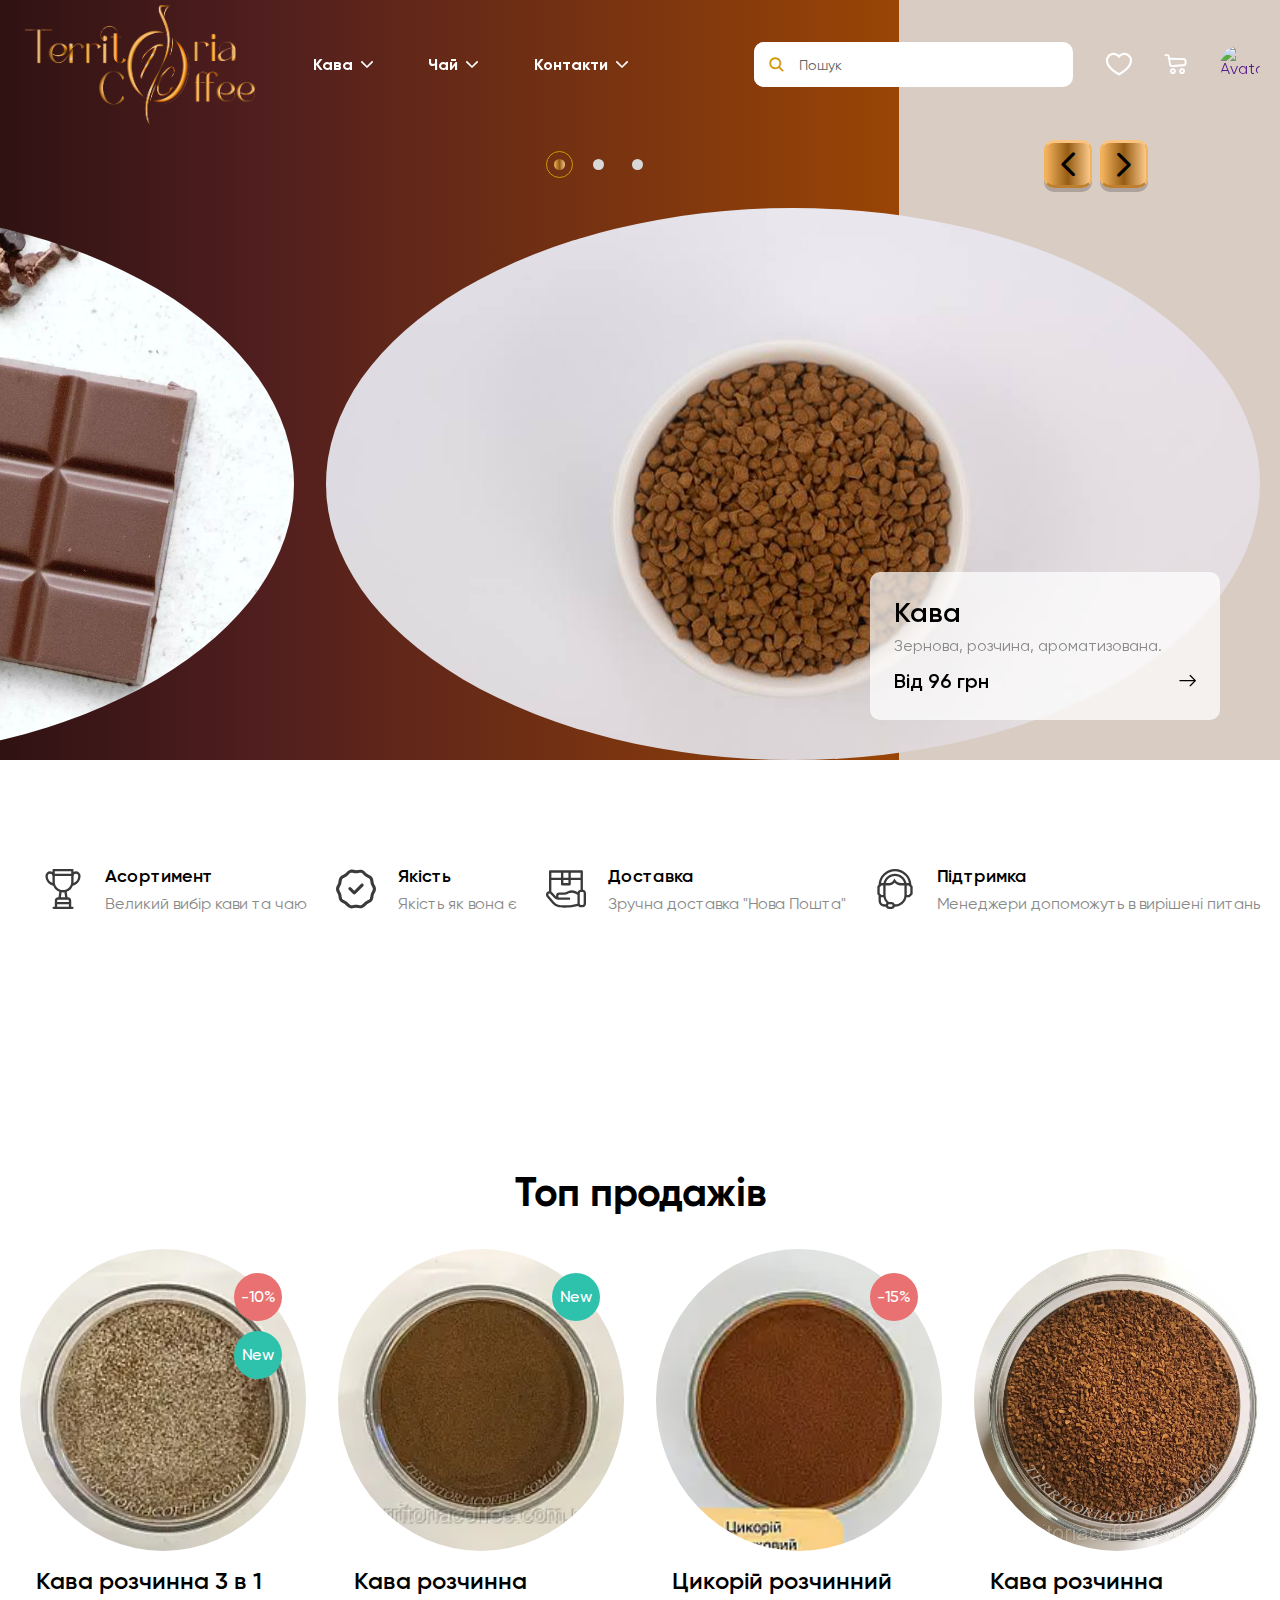
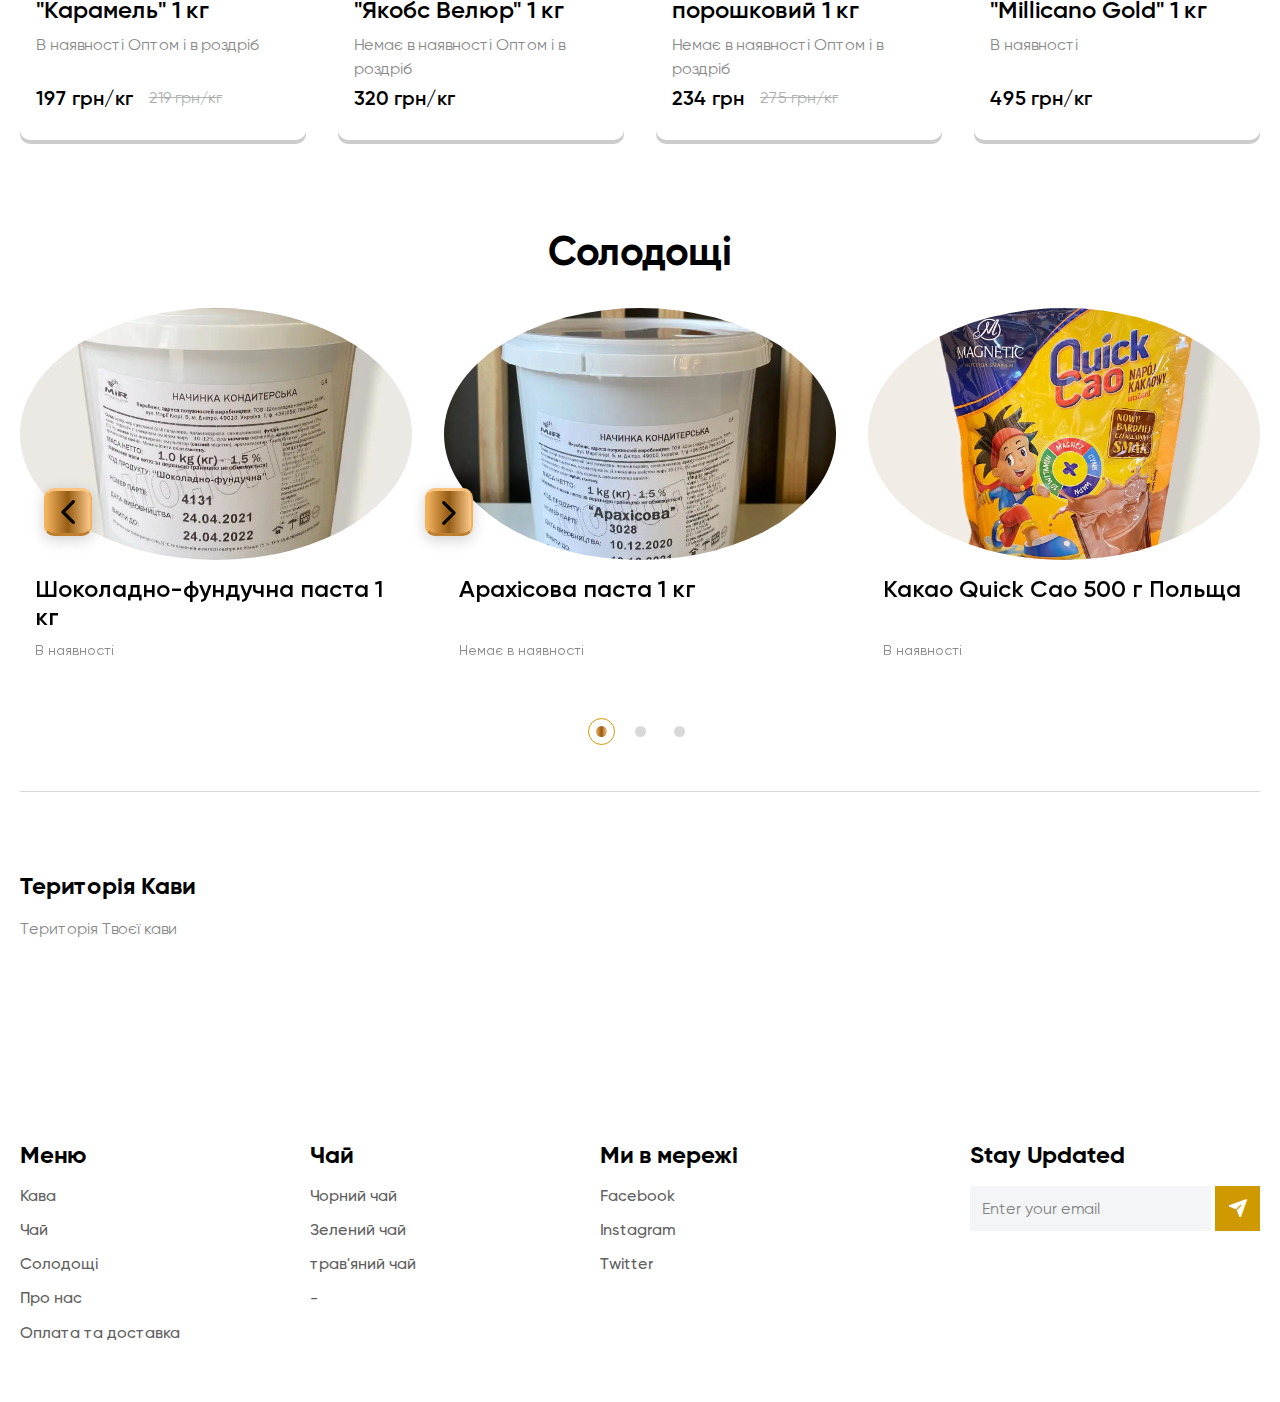
==== commit ada538e2: "Debag" ====
--- a/index.html
+++ b/index.html
@@ -1,5 +1,5 @@
 <!DOCTYPE html>
-<html lang="ua">
+<html lang="en">
 
 <head>
     <title>Territoria Coffee</title>
@@ -117,12 +117,13 @@
                             </a>
                         
                         <button type="button" class="icon-menu">
-					<span></span>
-					<span></span>
-					<span></span>
-				</button>
-                    </div>
-                </div>
+                            <span></span>
+                            <span></span>
+                            <span></span>
+                        </button>
+                    </div>
+                </div>
+             </div>
             </div>
         </header>
         <main class="page">
@@ -148,7 +149,7 @@
                                 <div class="slider-main__slide">
                                     <div class="slider-main__image _ibg">
                                         <picture>
-                                            <source srcset="img/main-slider/01.webp" type="image/webp"><img src="img/main-slider/01.jpg" alt="Image"></picture>
+                                            <source srcset="img/main-slider/01.jpg" type="image/webp"><img src="img/main-slider/01.jpg" alt="Image"></picture>
                                     </div>
                                     <a href="" data-swiper-parallax-opacity="0" data-swiper-parallax-x="-100%" class="slider-main__content">
                                         <div class="slider-main__title">Кава</div>
@@ -387,8 +388,8 @@
                         <div class="footer__text">Територія Твоєї кави</div>
                         <div class="footer__contacts contacts-footer">
                             <a href="https://goo.gl/maps/nc1YKYQ8QbA2v2zD7" class="contacts-footer__item _icon-location">Україна, Дніпро, Космодромна 4 </a>
-                            <a href="tel:+380 (95) 493-44-16" class="contacts-footer__item _icon-phone">+380 (95) 493-44-16</a>
-                            <a href="+380 (67) 493-44-19" class="contacts-footer__item _icon-phone">
+                            <a href="tel+380(95)493-44-16" class="contacts-footer__item _icon-phone">+380 (95) 493-44-16</a>
+                            <a href="+380(67)493-44-19" class="contacts-footer__item _icon-phone">
                                 +380 (67) 493-44-19</a>
                             <a href="https://www.panterius.com" target="_blank" class="contacts-footer__item">www.territoriacoffee.com.ua</a>
                         </div>
--- a/css/style.css
+++ b/css/style.css
@@ -2336,6 +2336,7 @@
   -webkit-box-flex: 1;
       -ms-flex: 1 1 100%;
           flex: 1 1 100%;
+          border-radius: 10px;
           
 }
 
@@ -2777,6 +2778,11 @@
       align-self: flex-end;
 }
 
+.main-slider__slider img {
+  width: 100%;
+  object-fit: cover;
+}
+
 .content-main {
   position: relative;
   z-index: 5;
@@ -4136,59 +4142,35 @@
 
   .icon-menu {
     margin-left: calc(15px + 17 * ((100vw - 320px)/ 950));
-}
-
-  .icon-menu {
-    margin-left: 32px;
     position: relative;
-    display: block;
-    -webkit-box-flex: 0;
-        -ms-flex: 0 0 30px;
-            flex: 0 0 30px;
-    height: 18px;
+    display: inline-block;
+    height: 30px;
     cursor: pointer;
     z-index: 5;
   }
-
+  
   .icon-menu span {
-    -webkit-transition: all 0.3s ease 0s;
-    -o-transition: all 0.3s ease 0s;
-    transition: all 0.3s ease 0s;
-    top: calc(50% - 1px);
-    left: 0px;
     position: absolute;
-    width: 100%;
+    width: 30px;
     height: 2px;
     background-color: #000;
-  }
-
+    transition: all 0.3s ease;
+  }
+  
   .icon-menu span:first-child {
-    top: 0px;
-  }
-
+    top: 0;
+  }
+  
   .icon-menu span:last-child {
-    top: auto;
-    bottom: 0px;
-  }
-
-  .icon-menu._active span {
-    -webkit-transform: scale(0);
-        -ms-transform: scale(0);
-            transform: scale(0);
-  }
-
+    bottom: 0;
+  }
+  
   .icon-menu._active span:first-child {
-    -webkit-transform: rotate(-45deg);
-        -ms-transform: rotate(-45deg);
-            transform: rotate(-45deg);
-    top: calc(50% - 1px);
-  }
-
+    transform: rotate(-45deg) translateY(8px);
+  }
+  
   .icon-menu._active span:last-child {
-    -webkit-transform: rotate(45deg);
-        -ms-transform: rotate(45deg);
-            transform: rotate(45deg);
-    bottom: calc(50% - 1px);
+    transform: rotate(45deg) translateY(-8px);
   }
 
   .menu-footer__column {
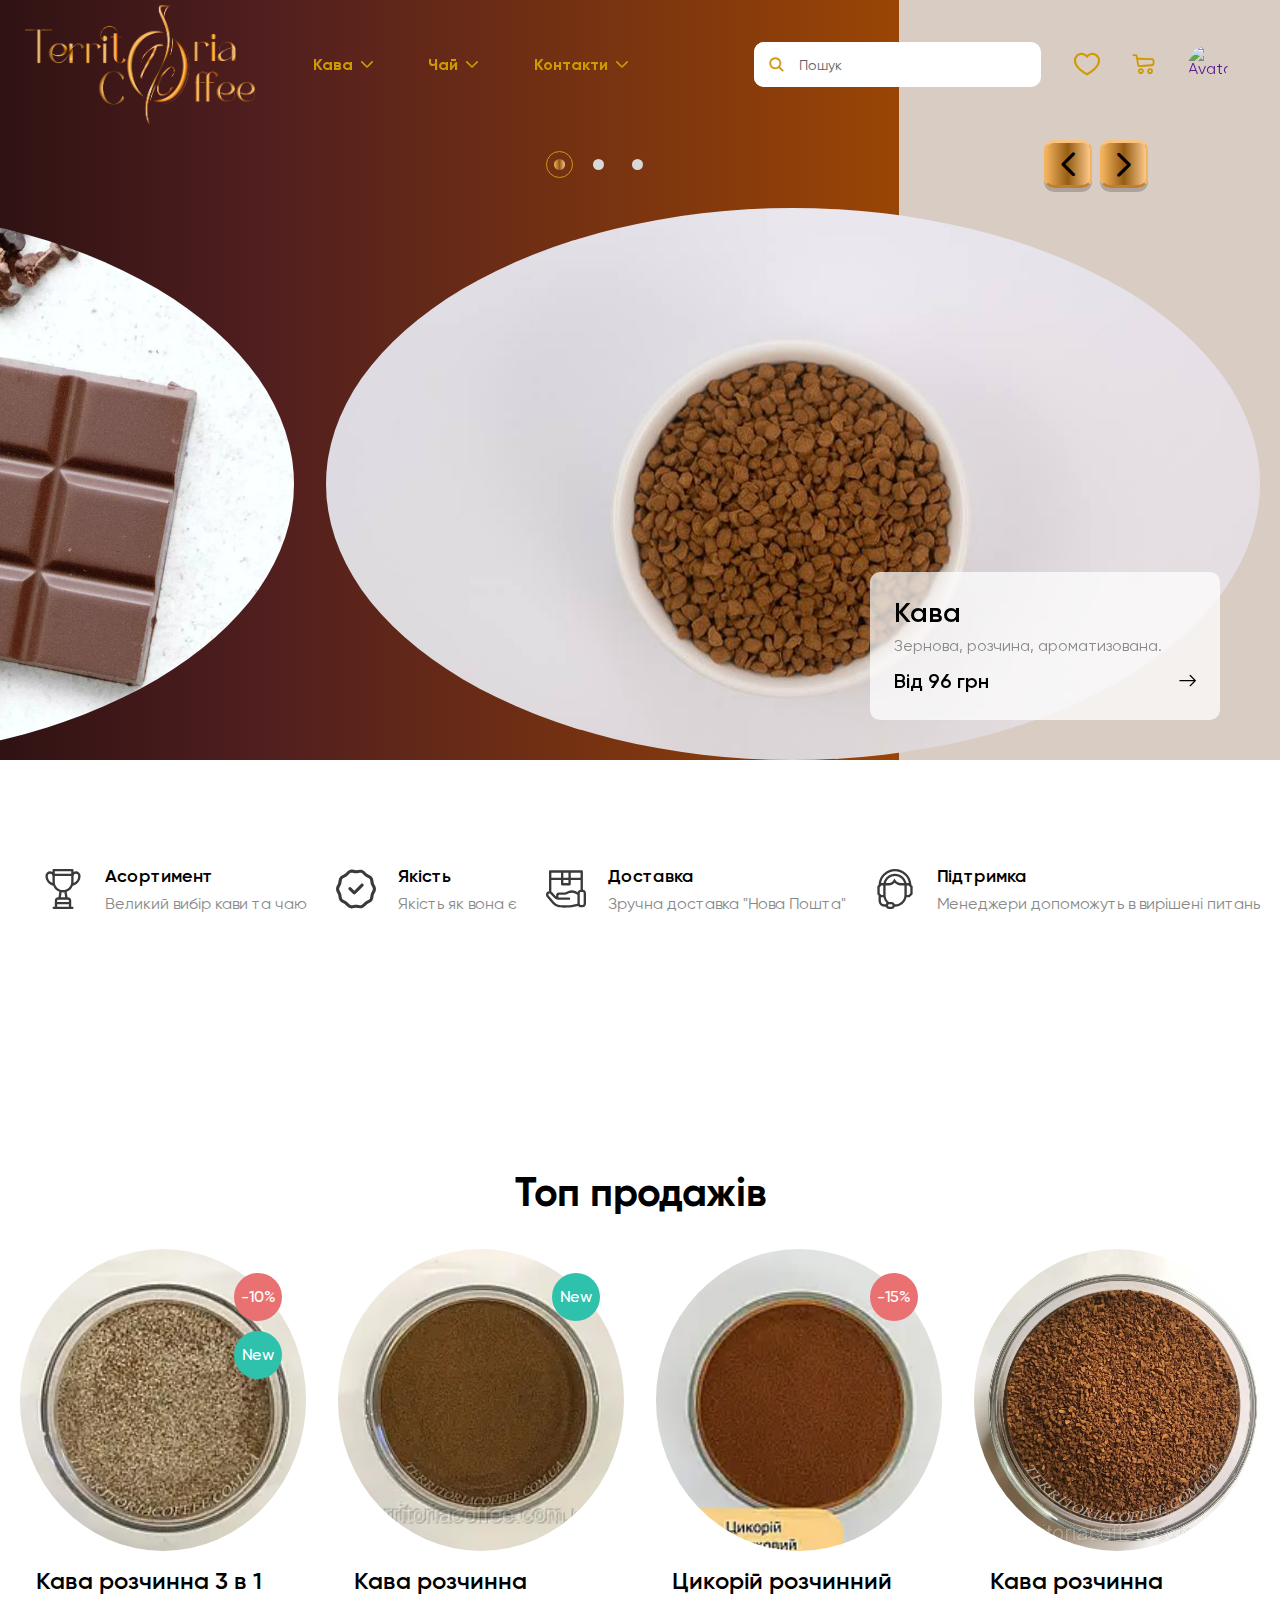
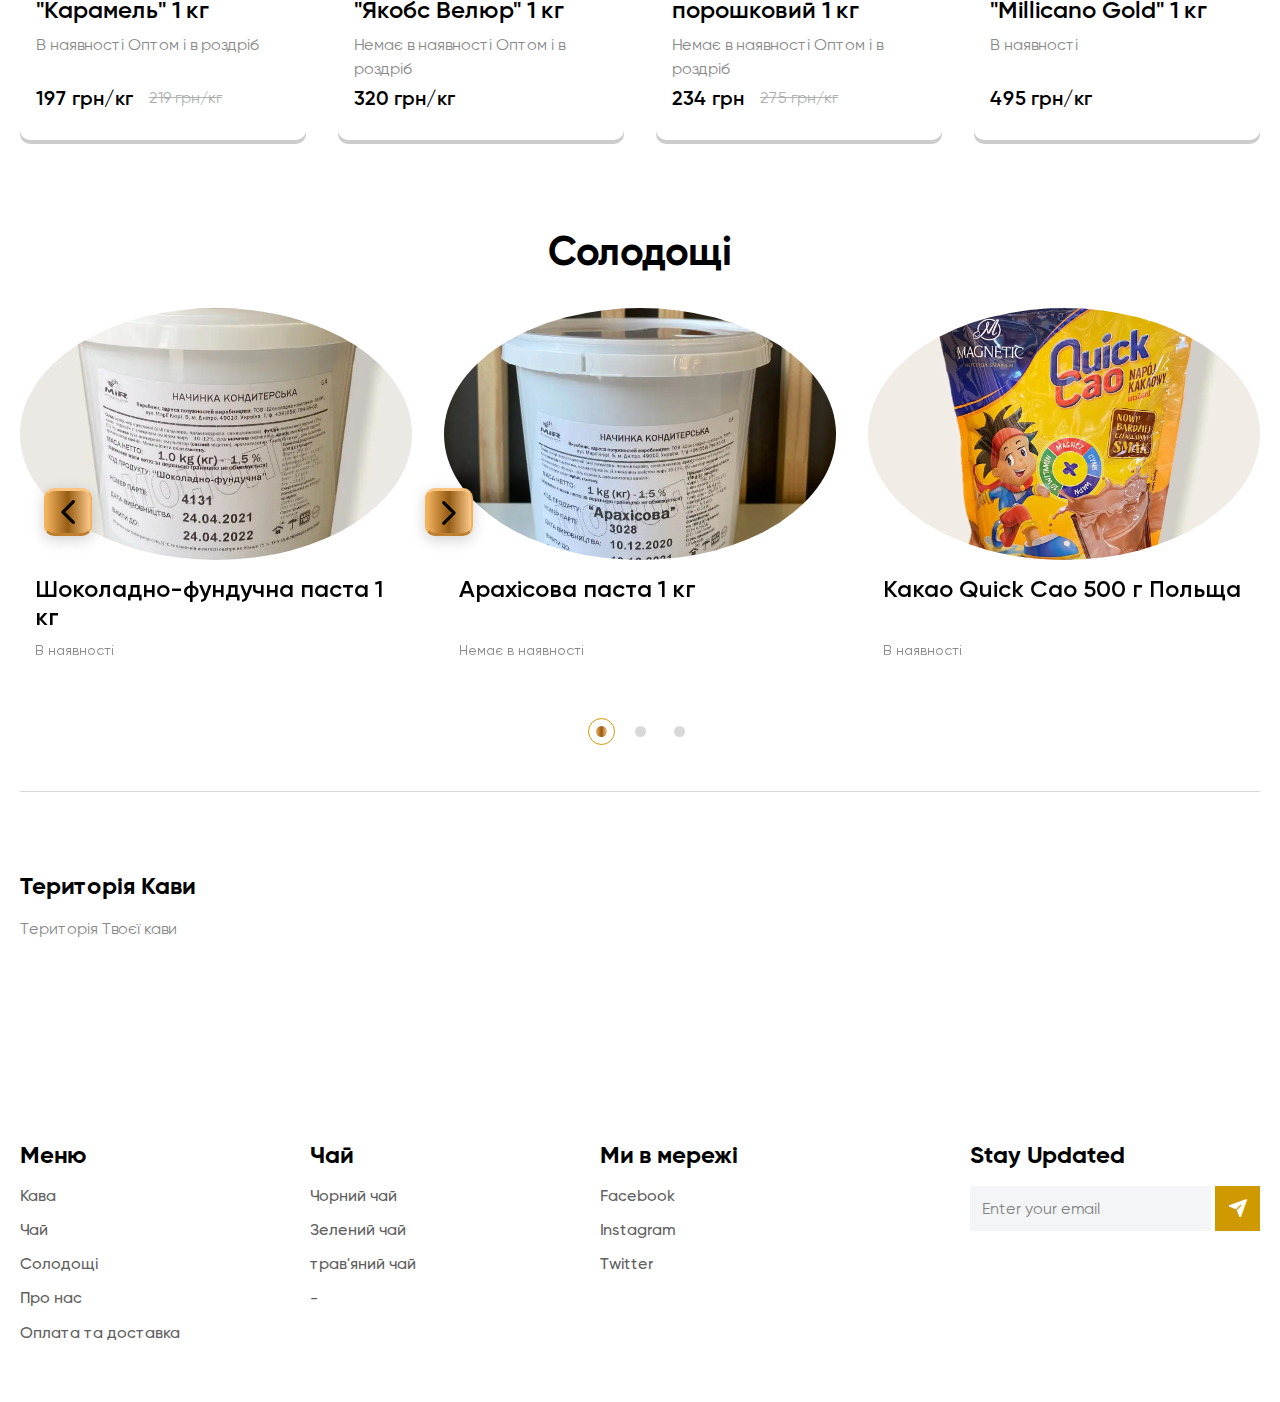
==== commit 5bdb52ee: "debug + mobile menu btn" ====
--- a/index.html
+++ b/index.html
@@ -94,6 +94,8 @@
                                 </nav>
                             </div>
                         </div>
+
+                        
                         <div class="header__search">
                             <div class="search-form">
                                 <button type="button" class="search-form__icon _icon-search"></button>
@@ -104,26 +106,27 @@
                             </div>
                         </div>
                         <div class="header__actions actions-header">
-                            <a href="" class="actions-header__item actions-header__item_favorites _icon-favorite"></a>
-                            <div class="actions-header__item cart-header">
-                                <a href="" class="cart-header__icon _icon-cart"></a>
-                                <div class="cart-header__body">
-                                    <ul class="cart-header__list cart-list"></ul>
-                                </div>
-                            </div>
-                            <a href="" class="actions-header__item actions-header__item_user _ibg">
-                                <picture>
-                                    <source srcset="img/avatar.webp" type="image/webp"><img src="img/avatar.jpg" alt="Avatar"></picture>
-                            </a>
-                        
-                        <button type="button" class="icon-menu">
-                            <span></span>
-                            <span></span>
-                            <span></span>
-                        </button>
-                    </div>
-                </div>
-             </div>
+                                <a href="" class="actions-header__item actions-header__item_favorites _icon-favorite"></a>
+                                <div class="actions-header__item cart-header">
+                                    <a href="" class="cart-header__icon _icon-cart"></a>
+                                    <div class="cart-header__body">
+                                        <ul class="cart-header__list cart-list"></ul>
+                                    </div>
+                                </div>
+                                <a href="" class="actions-header__item actions-header__item_user _ibg">
+                                    <picture>
+                                        <source srcset="img/avatar.webp" type="image/webp"><img src="img/avatar.jpg" alt="Avatar"></picture>
+                                </a>
+                            
+                                    <button type="button" class="icon-menu">
+                                        <span></span>
+                                        <span></span>
+                                        <span></span>
+                                    </button>
+                            
+                        </div>
+                    </div>
+                </div>
             </div>
         </header>
         <main class="page">
--- a/css/style.css
+++ b/css/style.css
@@ -2314,7 +2314,7 @@
 
 .menu__link {
   font-weight: 700;
-  color: #fff;
+  color: #cf9a01;
   -webkit-transition: color 0.3s ease 0s;
   -o-transition: color 0.3s ease 0s;
   transition: color 0.3s ease 0s;
@@ -2326,7 +2326,7 @@
   -o-transition: all 0.3s ease 0s;
   transition: all 0.3s ease 0s;
   font-size: 8px;
-  color: #fff;
+  color: #cf9a01;
 }
 
 .menu__sub-list {
@@ -2413,7 +2413,7 @@
 }
 
 .actions-header__item_favorites {
-  color: #fff;
+  color: #cf9a01;;
   font-size: 24px;
   -webkit-transition: color 0.3s ease 0s;
   -o-transition: color 0.3s ease 0s;
@@ -2428,7 +2428,8 @@
 }
 
 .cart-header__icon {
-  color: #fff;
+ color: #cf9a01;
+;
   font-size: 24px;
   -webkit-transition: color 0.3s ease 0s;
   -o-transition: color 0.3s ease 0s;
@@ -2546,9 +2547,7 @@
   margin: 0px 0px 15px 0px;
 }
 
-.icon-menu {
-  display: none;
-}
+
 
 .footer__body {
   border-top: 1px solid #d8d8d8;
@@ -4069,7 +4068,7 @@
     overflow: auto;
     top: 0;
     left: -100%;
-    background-color: #fcf8f3;
+    background-image: linear-gradient(to right, #000000, #501E1F, #9A4505);
     -webkit-transition: left 0.3s ease 0s;
     -o-transition: left 0.3s ease 0s;
     transition: left 0.3s ease 0s;
@@ -4141,36 +4140,39 @@
   }
 
   .icon-menu {
-    margin-left: calc(15px + 17 * ((100vw - 320px)/ 950));
-    position: relative;
-    display: inline-block;
-    height: 30px;
+    position: fixed;
+    bottom: 30px;
+    right: 30px;
+    z-index: 9999;
+    background-color: linear-gradient(to right, #f3b25d, #955c14, #fcc98a);
+    border-width: 3px 2px 3px 2px;
+    border-style: solid;
+    border-color: #fac480 #f3b35e #be7f2e #f3b35e;
+    box-shadow: 0px 4px 0px 0px rgba(0, 0, 0, 0.2);
+    transform: scale(1);
+    transition: transform 0.3s;
     cursor: pointer;
-    z-index: 5;
+    border-radius: 50%;
+    font-size: 24px;
   }
   
   .icon-menu span {
-    position: absolute;
-    width: 30px;
-    height: 2px;
+    display: block;
+    width: 40px;
+    height: 4px;
+    margin-bottom: 4px;
     background-color: #000;
-    transition: all 0.3s ease;
   }
   
-  .icon-menu span:first-child {
-    top: 0;
-  }
-  
-  .icon-menu span:last-child {
-    bottom: 0;
-  }
-  
+  /* Додайте стилі для активного стану кнопки при необхідності */
   .icon-menu._active span:first-child {
-    transform: rotate(-45deg) translateY(8px);
+    transform: rotate(-45deg);
+    top: calc(50% - 1px);
   }
   
   .icon-menu._active span:last-child {
-    transform: rotate(45deg) translateY(-8px);
+    transform: rotate(45deg);
+    bottom: calc(50% - 1px);
   }
 
   .menu-footer__column {
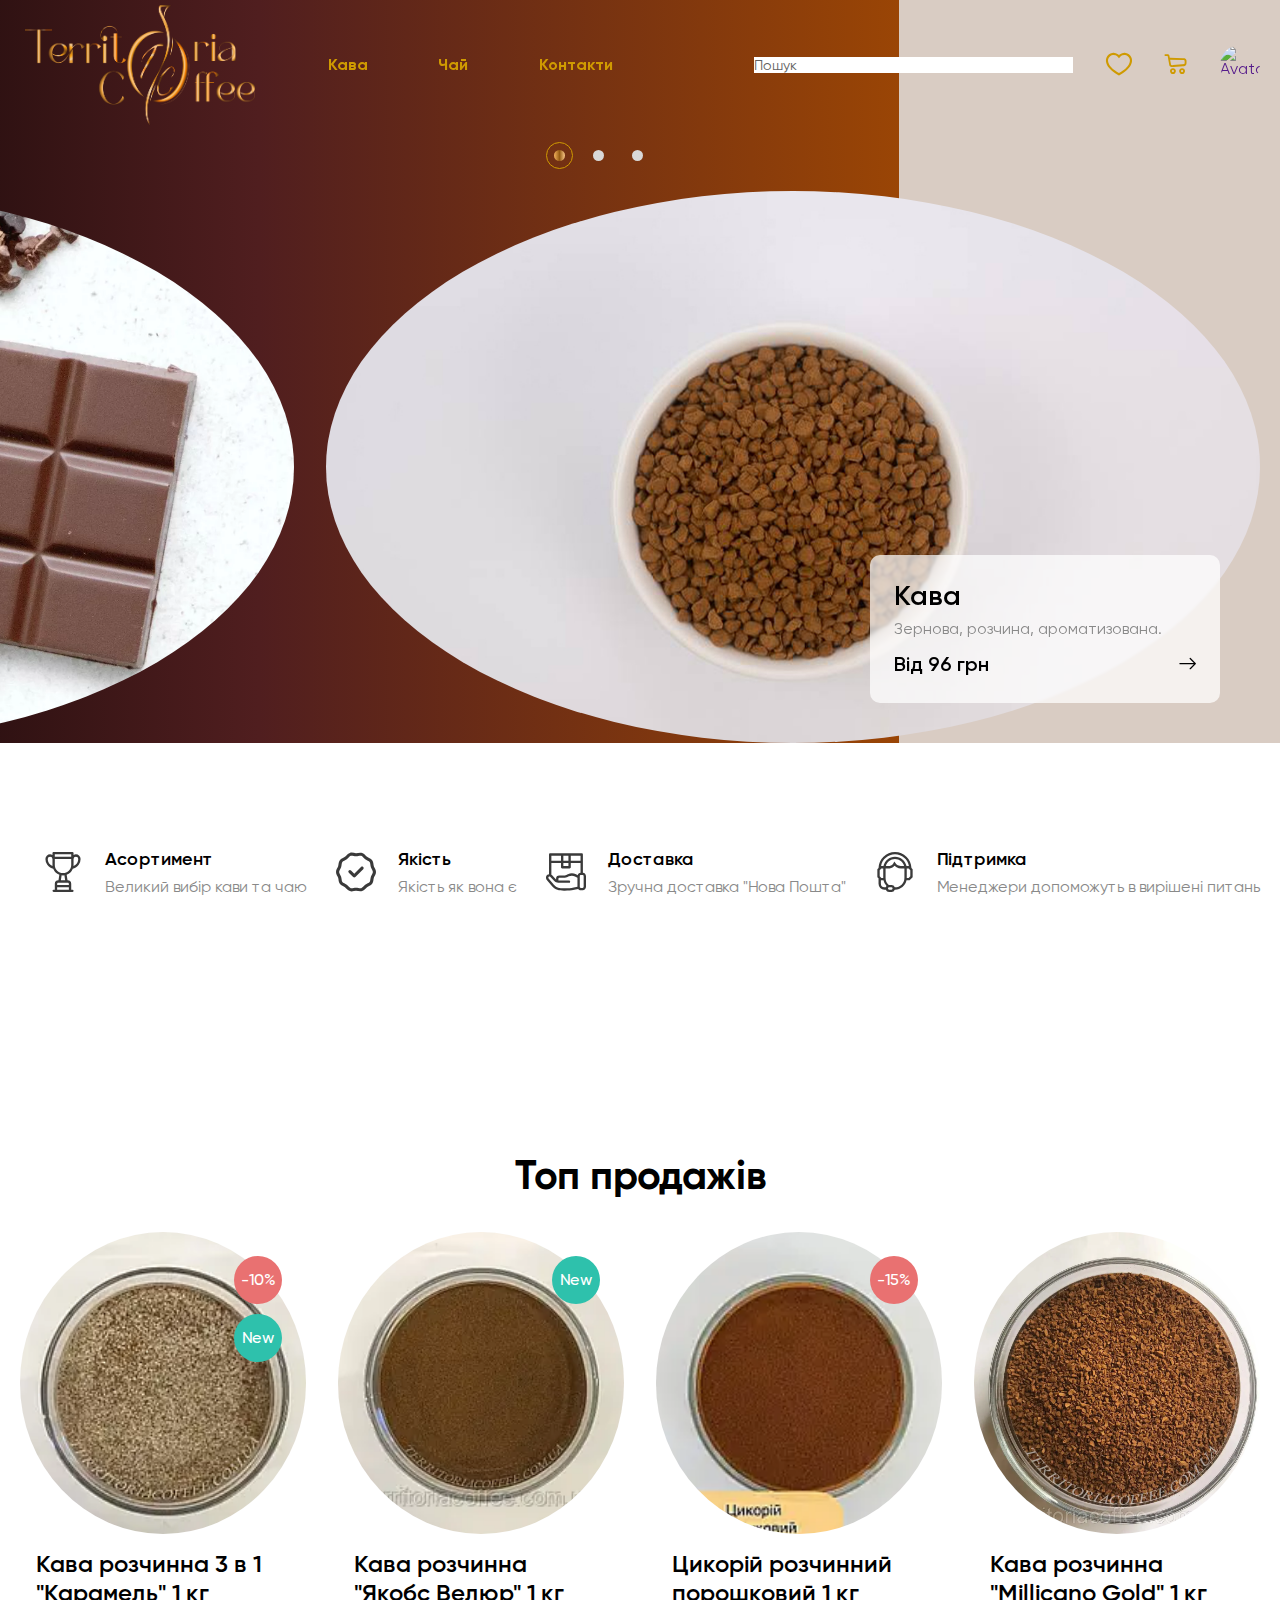
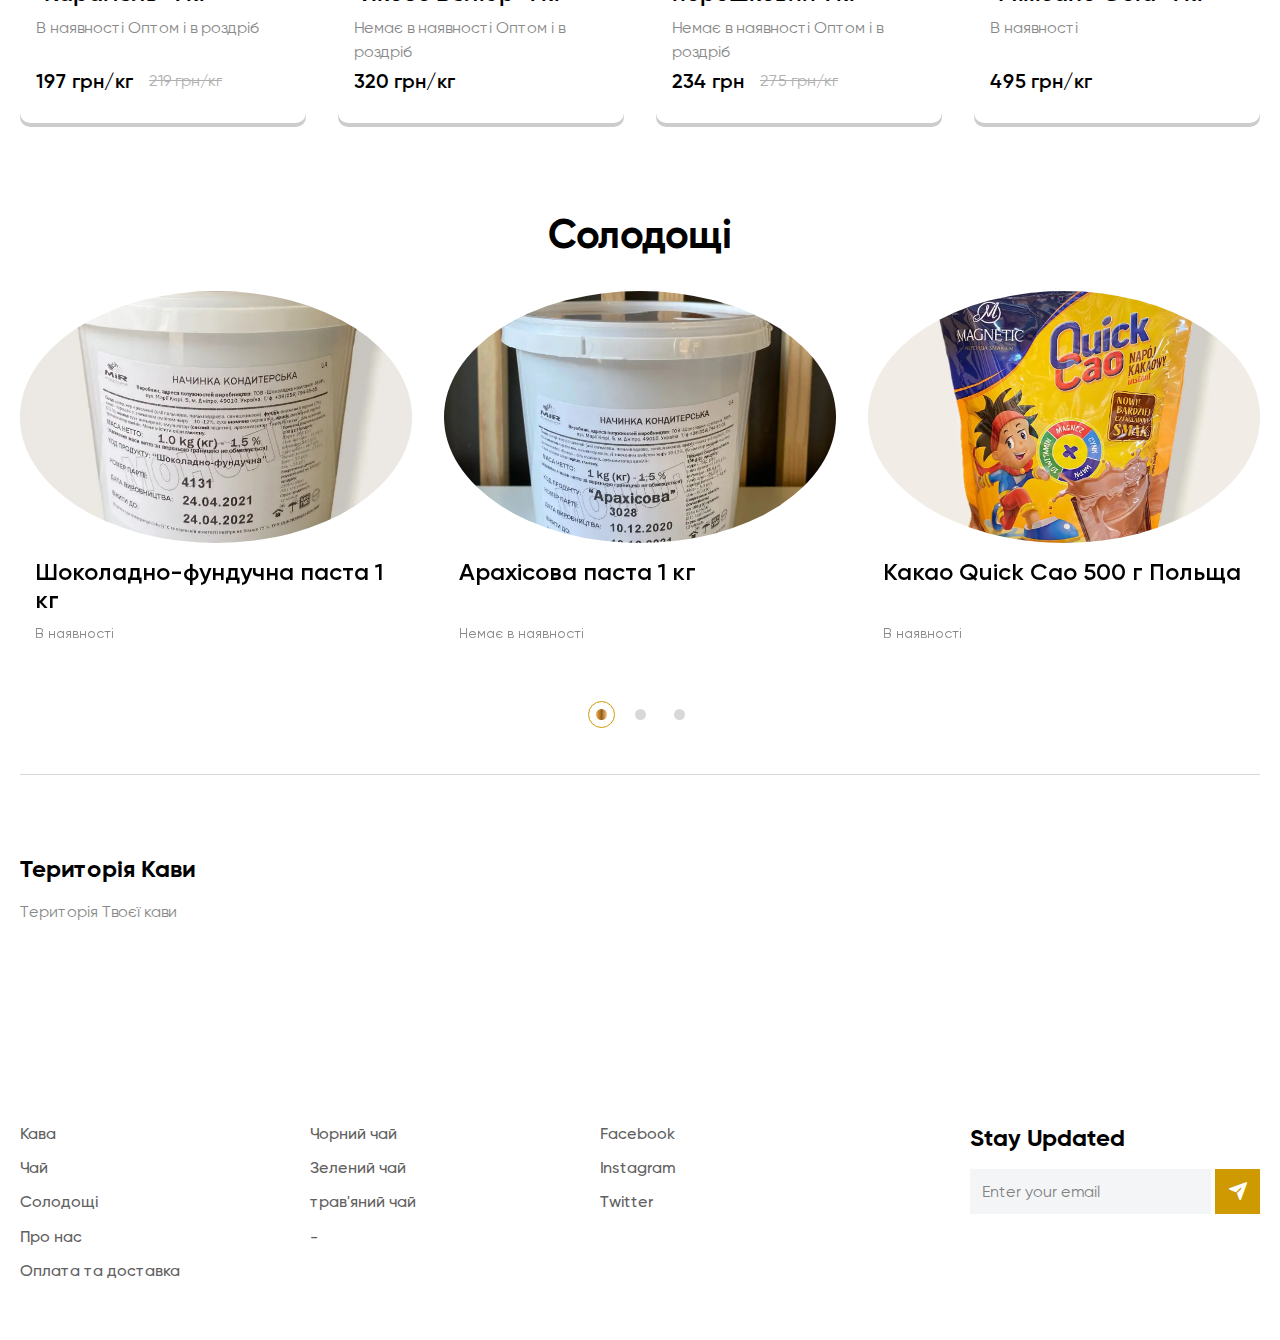
==== commit ff970475: "mobile menu" ====
--- a/index.html
+++ b/index.html
@@ -118,11 +118,9 @@
                                         <source srcset="img/avatar.webp" type="image/webp"><img src="img/avatar.jpg" alt="Avatar"></picture>
                                 </a>
                             
-                                    <button type="button" class="icon-menu">
-                                        <span></span>
-                                        <span></span>
-                                        <span></span>
-                                    </button>
+                                <button type="mobile-menu-btn" class="icon-menu mobile-menu">
+                                    <img src="/img/menu/ICON_GOLD.png" alt="Меню">
+                                </button>
                             
                         </div>
                     </div>
--- a/css/style.css
+++ b/css/style.css
@@ -157,6 +157,7 @@
 button {
   cursor: pointer;
   background-color: inherit;
+  display: none;
 }
 
 button::-moz-focus-inner {
@@ -1813,7 +1814,7 @@
 }
 
 .group {
-  *zoom: 1;
+  zoom: 1;
 }
 
 .group:before,
@@ -4140,39 +4141,60 @@
   }
 
   .icon-menu {
+    display: none; /* Початково ховаємо кнопку на десктопних пристроях */
+  }
+  
+  .mobile-menu {
     position: fixed;
-    bottom: 30px;
-    right: 30px;
+    bottom: 90px;
+    right: 40px;
     z-index: 9999;
-    background-color: linear-gradient(to right, #f3b25d, #955c14, #fcc98a);
-    border-width: 3px 2px 3px 2px;
-    border-style: solid;
-    border-color: #fac480 #f3b35e #be7f2e #f3b35e;
-    box-shadow: 0px 4px 0px 0px rgba(0, 0, 0, 0.2);
-    transform: scale(1);
-    transition: transform 0.3s;
+    background: transparent;
+    border: none;
     cursor: pointer;
-    border-radius: 50%;
-    font-size: 24px;
   }
   
-  .icon-menu span {
-    display: block;
-    width: 40px;
-    height: 4px;
-    margin-bottom: 4px;
-    background-color: #000;
+  .mobile-menu img {
+    width: 60px;
+    height: 60px;
   }
   
-  /* Додайте стилі для активного стану кнопки при необхідності */
-  .icon-menu._active span:first-child {
-    transform: rotate(-45deg);
-    top: calc(50% - 1px);
-  }
+  /* Додаткові стилі для відображення кнопки меню на мобільних пристроях */
+  @media (max-width: 767px) {
+    .mobile-menu {
+      display: flex;
+      align-items: center;
+      justify-content: center;
+      width: 60px;
+      height: 60px;
+      border-radius: 50%;
+      background-color: #805722;
+      box-shadow: 0px 4px 0px 0px rgba(0, 0, 0, 0.2);
+      transition: transform 0.3s;
+    }
   
-  .icon-menu._active span:last-child {
-    transform: rotate(45deg);
-    bottom: calc(50% - 1px);
+    .mobile-menu:hover {
+      transform: scale(1.1);
+    }
+  
+    .mobile-menu span {
+      display: block;
+      width: 100%;
+      height: 2px;
+      margin-bottom: 4px;
+      background-color: #000;
+    }
+  
+    /* Додайте стилі для активного стану кнопки при необхідності */
+    .mobile-menu._active span:first-child {
+      transform: rotate(-45deg);
+      top: calc(50% - 1px);
+    }
+  
+    .mobile-menu._active span:last-child {
+      transform: rotate(45deg);
+      bottom: calc(50% - 1px);
+    }
   }
 
   .menu-footer__column {
